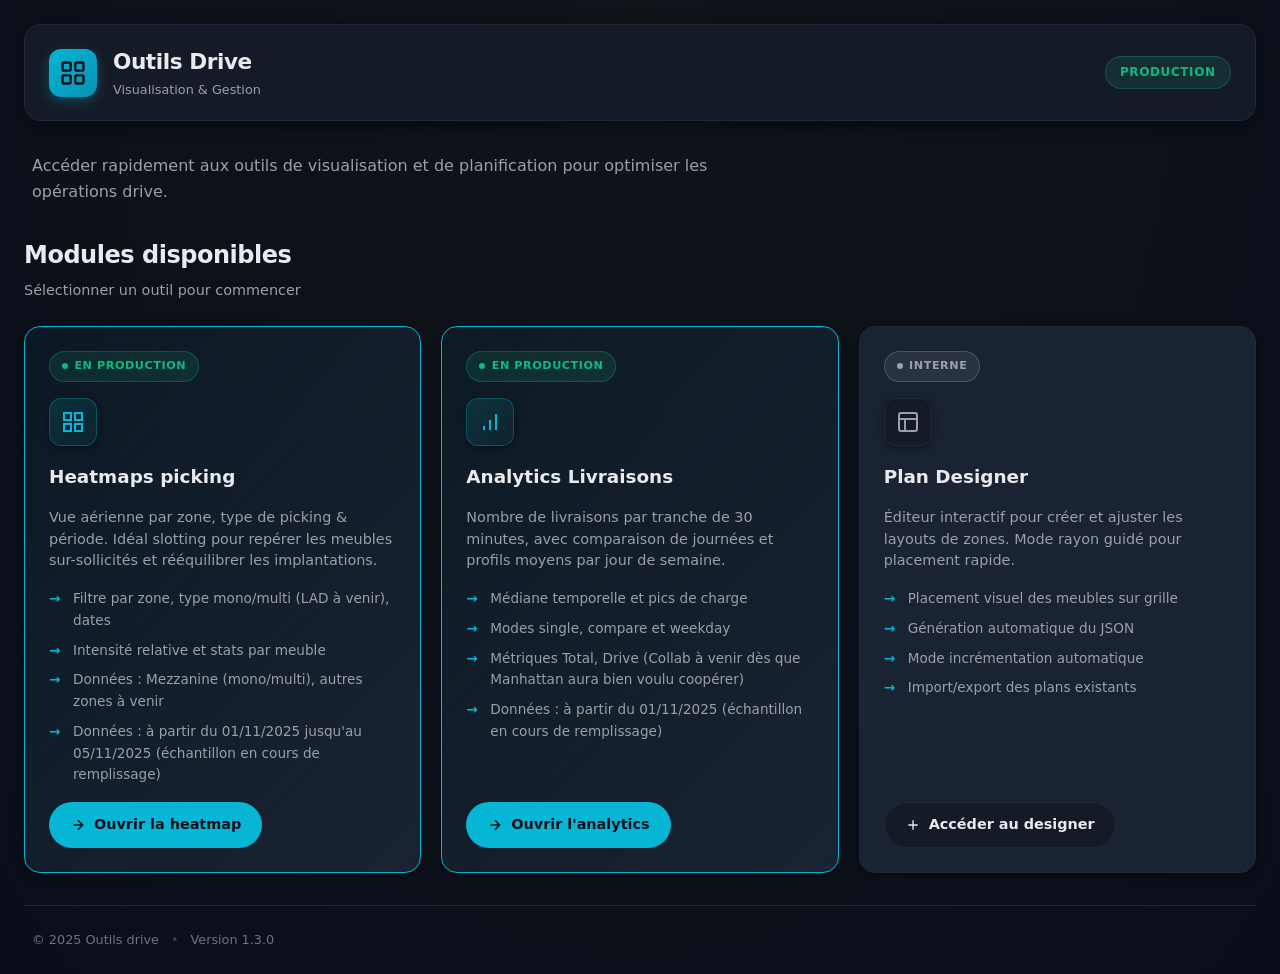
==== index.html @ ec2f1988 "Add files via upload" ====
<!DOCTYPE html>
<html lang="fr">
<head>
  <meta charset="UTF-8" />
  <meta name="viewport" content="width=device-width, initial-scale=1.0" />
  <title>Outils Drive – Visualisation & Gestion</title>
  <link rel="stylesheet" href="css/global.css" />
</head>
<body>
  <div class="app-wrapper">
    
    <!-- TOP BAR -->
    <header class="top-bar">
      <div class="top-bar-left">
        <div class="brand">
          <div class="brand-icon">
            <svg viewBox="0 0 24 24" fill="none" stroke="currentColor" stroke-width="2">
              <rect x="3" y="3" width="7" height="7" rx="1"/>
              <rect x="14" y="3" width="7" height="7" rx="1"/>
              <rect x="14" y="14" width="7" height="7" rx="1"/>
              <rect x="3" y="14" width="7" height="7" rx="1"/>
            </svg>
          </div>
          <div class="brand-text">
            <h1>Outils Drive</h1>
            <p class="brand-tagline">Visualisation & Gestion</p>
          </div>
        </div>
      </div>
      <div class="top-bar-right">
        <span class="env-badge">Production</span>
      </div>
    </header>

    <!-- INTRO SECTION -->
    <section class="intro-section">
      <p class="intro-text">
        Accéder rapidement aux outils de visualisation et de planification pour optimiser les opérations drive.
      </p>
    </section>

    <!-- MODULES -->
    <main class="modules-container">
      <div class="section-header">
        <h2 class="section-title">Modules disponibles</h2>
        <p class="section-subtitle">Sélectionner un outil pour commencer</p>
      </div>

      <div class="modules-grid">
        
        <!-- HEATMAP PICKING -->
        <article class="module-card module-highlight">
          <div class="card-badge">
            <span class="badge-dot"></span>
            En production
          </div>
          <div class="card-icon card-icon-primary">  <!-- ← AJOUT classe card-icon-primary -->
            <svg viewBox="0 0 24 24" fill="none" stroke="currentColor" stroke-width="2">
              <path d="M3 3h7v7H3zM14 3h7v7h-7zM14 14h7v7h-7zM3 14h7v7H3z"/>
            </svg>
          </div>
          <h3 class="card-title">Heatmaps picking</h3>
          <p class="card-description">
            Vue aérienne par zone, type de picking & période. Idéal slotting pour repérer les meubles sur-sollicités et rééquilibrer les implantations.
          </p>
          <ul class="card-features">
            <li>Filtre par zone, type mono/multi (LAD à venir), dates</li>
            <li>Intensité relative et stats par meuble</li>
            <li>Données : Mezzanine (mono/multi), autres zones à venir</li>
            <li>Données : à partir du 01/11/2025 jusqu'au 05/11/2025 (échantillon en cours de remplissage)</li>
          </ul>
          <div class="card-actions">
            <a href="heatmaps/" class="btn btn-primary">
              <svg class="btn-icon" viewBox="0 0 24 24" fill="none" stroke="currentColor" stroke-width="2">
                <path d="M5 12h14M12 5l7 7-7 7"/>
              </svg>
              Ouvrir la heatmap
            </a>
          </div>
        </article>

        <!-- DELIVERY ANALYTICS -->
        <article class="module-card module-highlight">
          <div class="card-badge">
            <span class="badge-dot"></span>
            En production
          </div>
          <div class="card-icon card-icon-primary">  <!-- ← AJOUT classe card-icon-primary -->
            <svg viewBox="0 0 24 24" fill="none" stroke="currentColor" stroke-width="2">
              <line x1="12" y1="20" x2="12" y2="10"/>
              <line x1="18" y1="20" x2="18" y2="4"/>
              <line x1="6" y1="20" x2="6" y2="16"/>
            </svg>
          </div>
          <h3 class="card-title">Analytics Livraisons</h3>
          <p class="card-description">
            Nombre de livraisons par tranche de 30 minutes, avec comparaison de journées et profils moyens par jour de semaine.
          </p>
          <ul class="card-features">
            <li>Médiane temporelle et pics de charge</li>
            <li>Modes single, compare et weekday</li>
            <li>Métriques Total, Drive (Collab à venir dès que Manhattan aura bien voulu coopérer)</li>
            <li>Données : à partir du 01/11/2025 (échantillon en cours de remplissage)</li>
          </ul>
          <div class="card-actions">
            <a href="deliveries/" class="btn btn-primary">
              <svg class="btn-icon" viewBox="0 0 24 24" fill="none" stroke="currentColor" stroke-width="2">
                <path d="M5 12h14M12 5l7 7-7 7"/>
              </svg>
              Ouvrir l'analytics
            </a>
          </div>
        </article>

        <!-- PLAN DESIGNER -->
        <article class="module-card">
          <div class="card-badge card-badge-secondary">
            <span class="badge-dot badge-dot-secondary"></span>
            Interne
          </div>
          <div class="card-icon card-icon-secondary">  <!-- ← AJOUT classe card-icon-secondary -->
            <svg viewBox="0 0 24 24" fill="none" stroke="currentColor" stroke-width="2">
              <rect x="3" y="3" width="18" height="18" rx="2"/>
              <path d="M3 9h18M9 21V9"/>
            </svg>
          </div>
          <h3 class="card-title">Plan Designer</h3>
          <p class="card-description">
            Éditeur interactif pour créer et ajuster les layouts de zones. Mode rayon guidé pour placement rapide.
          </p>
          <ul class="card-features">
            <li>Placement visuel des meubles sur grille</li>
            <li>Génération automatique du JSON</li>
            <li>Mode incrémentation automatique</li>
            <li>Import/export des plans existants</li>
          </ul>
          <div class="card-actions">
            <a href="plan_designer.html" class="btn btn-secondary">
              <svg class="btn-icon" viewBox="0 0 24 24" fill="none" stroke="currentColor" stroke-width="2">
                <path d="M12 5v14M5 12h14"/>
              </svg>
              Accéder au designer
            </a>
          </div>
        </article>

        <!-- MULTI-PICKING 
        <article class="module-card module-disabled">
          <div class="card-badge card-badge-warning">
            <span class="badge-dot badge-dot-warning"></span>
            Bientôt disponible
          </div>
          <div class="card-icon card-icon-disabled">  
            <svg viewBox="0 0 24 24" fill="none" stroke="currentColor" stroke-width="2">
              <path d="M9 11l3 3L22 4"/>
              <path d="M21 12v7a2 2 0 0 1-2 2H5a2 2 0 0 1-2-2V5a2 2 0 0 1 2-2h11"/>
            </svg>
          </div>
          <h3 class="card-title">Heatmap multi-picking</h3>
          <p class="card-description">
            Analyse comparative des modes de picking avec filtres avancés et exports personnalisables.
          </p>
          <ul class="card-features">
            <li>Comparaison mono vs multi vs LAD</li>
            <li>Métriques de performance par zone</li>
            <li>Export CSV et rapports PDF</li>
          </ul>
          <div class="card-actions">
            <button class="btn btn-secondary" disabled>
              En développement
            </button>
          </div>
        </article> -->

        
      </div>
    </main>

    <!-- FOOTER -->
    <footer class="site-footer">
      <span>© 2025 Outils drive</span>
      <span class="footer-sep">•</span>
      <span>Version 1.3.0</span>
    </footer>

  </div>
</body>
</html>
---- css/global.css ----
/* ==================== VARIABLES ==================== */
:root {
  --color-bg-primary: #0a0e1a;
  --color-bg-secondary: #0f1419;
  --color-bg-elevated: #151b26;
  --color-bg-card: #1a2332;
  --color-border: #202938;
  --color-border-light: #2a3444;
  
  --color-text-primary: #e8eaed;
  --color-text-secondary: #9aa0a6;
  --color-text-muted: #6b7280;
  
  --color-accent-primary: #06b6d4;
  --color-accent-hover: #0891b2;
  --color-accent-soft: rgba(6, 182, 212, 0.1);
  
  --color-success: #10b981;
  --color-warning: #f59e0b;
  --color-danger: #ef4444;
  
  --font-sans: system-ui, -apple-system, BlinkMacSystemFont, "Segoe UI", Roboto, sans-serif;
  
  --shadow-sm: 0 2px 8px rgba(0, 0, 0, 0.4);
  --shadow-md: 0 4px 16px rgba(0, 0, 0, 0.5);
  --shadow-lg: 0 8px 32px rgba(0, 0, 0, 0.6);
  
  --radius-sm: 8px;
  --radius-md: 12px;
  --radius-lg: 16px;
  
  --transition-fast: 150ms cubic-bezier(0.4, 0, 0.2, 1);
  --transition-base: 250ms cubic-bezier(0.4, 0, 0.2, 1);
}

/* ==================== RESET ==================== */
* {
  box-sizing: border-box;
  margin: 0;
  padding: 0;
}

body {
  font-family: var(--font-sans);
  background: radial-gradient(ellipse at top, #0f1419 0%, #0a0e1a 100%);
  color: var(--color-text-primary);
  overflow-x: hidden;
  min-height: 100vh;
  line-height: 1.6;
}

/* ==================== LAYOUT ==================== */
.app-wrapper {
  max-width: 1400px;
  margin: 0 auto;
  padding: 1.5rem;
  display: flex;
  flex-direction: column;
  gap: 2rem;
  min-height: 100vh;
}

/* ==================== TOP BAR ==================== */
.top-bar {
  display: flex;
  justify-content: space-between;
  align-items: center;
  padding: 1.25rem 1.5rem;
  background: var(--color-bg-elevated);
  border: 1px solid var(--color-border);
  border-radius: var(--radius-lg);
  box-shadow: var(--shadow-md);
}

.top-bar-left {
  display: flex;
  align-items: center;
}

.brand {
  display: flex;
  align-items: center;
  gap: 1rem;
}

.brand-icon {
  width: 48px;
  height: 48px;
  background: linear-gradient(135deg, var(--color-accent-primary) 0%, #0891b2 100%);
  border-radius: var(--radius-md);
  display: flex;
  align-items: center;
  justify-content: center;
  box-shadow: 0 4px 12px rgba(6, 182, 212, 0.3);
}

.brand-icon svg {
  width: 28px;
  height: 28px;
  color: #0a0e1a;
}

.brand-text h1 {
  font-size: 1.35rem;
  font-weight: 700;
  letter-spacing: -0.02em;
  margin: 0;
}

.brand-tagline {
  font-size: 0.8rem;
  color: var(--color-text-secondary);
  margin: 0;
}

.top-bar-right {
  display: flex;
  align-items: center;
  gap: 1rem;
}

.env-badge {
  padding: 0.4rem 0.9rem;
  background: rgba(16, 185, 129, 0.12);
  border: 1px solid rgba(16, 185, 129, 0.3);
  border-radius: 999px;
  font-size: 0.75rem;
  font-weight: 600;
  color: var(--color-success);
  text-transform: uppercase;
  letter-spacing: 0.05em;
}

/* ==================== INTRO ==================== */
.intro-section {
  padding: 0 0.5rem;
}

.intro-text {
  font-size: 1rem;
  color: var(--color-text-secondary);
  margin: 0;
  max-width: 700px;
}

/* ==================== MODULES ==================== */
.modules-container {
  display: flex;
  flex-direction: column;
  gap: 1.5rem;
}

.section-header {
  display: flex;
  flex-direction: column;
  gap: 0.25rem;
}

.section-title {
  font-size: 1.5rem;
  font-weight: 700;
  letter-spacing: -0.02em;
  margin: 0;
}

.section-subtitle {
  font-size: 0.9rem;
  color: var(--color-text-secondary);
  margin: 0;
}

.modules-grid {
  display: grid;
  grid-template-columns: repeat(auto-fill, minmax(320px, 1fr));
  gap: 1.25rem;
}

/* ==================== MODULE CARD ==================== */
.module-card {
  background: var(--color-bg-card);
  border: 1px solid var(--color-border);
  border-radius: var(--radius-lg);
  padding: 1.5rem;
  display: flex;
  flex-direction: column;
  gap: 1rem;
  transition: all var(--transition-base);
  box-shadow: var(--shadow-sm);
  position: relative;
}

.module-card:hover:not(.module-disabled) {
  transform: translateY(-4px);
  box-shadow: var(--shadow-lg);
  border-color: var(--color-border-light);
}

.module-highlight {
  border-color: var(--color-accent-primary);
  background: linear-gradient(
    135deg,
    rgba(6, 182, 212, 0.05) 0%,
    var(--color-bg-card) 100%
  );
}

.module-disabled {
  opacity: 0.65;
  cursor: not-allowed;
}

/* BADGE */
.card-badge {
  display: inline-flex;
  align-items: center;
  gap: 0.4rem;
  padding: 0.35rem 0.75rem;
  background: rgba(16, 185, 129, 0.12);
  border: 1px solid rgba(16, 185, 129, 0.3);
  border-radius: 999px;
  font-size: 0.7rem;
  font-weight: 600;
  color: var(--color-success);
  text-transform: uppercase;
  letter-spacing: 0.05em;
  width: fit-content;
}

.card-badge-secondary {
  background: rgba(156, 163, 175, 0.12);
  border-color: rgba(156, 163, 175, 0.3);
  color: var(--color-text-secondary);
}

.card-badge-warning {
  background: rgba(245, 158, 11, 0.12);
  border-color: rgba(245, 158, 11, 0.3);
  color: var(--color-warning);
}

.badge-dot {
  width: 6px;
  height: 6px;
  border-radius: 50%;
  background: var(--color-success);
  animation: pulse 2s cubic-bezier(0.4, 0, 0.6, 1) infinite;
}

.badge-dot-secondary {
  background: var(--color-text-secondary);
  animation: none;
}

.badge-dot-warning {
  background: var(--color-warning);
  animation: none;
}

@keyframes pulse {
  0%, 100% {
    opacity: 1;
  }
  50% {
    opacity: 0.5;
  }
}

/* ICON */
.card-icon {
  width: 48px;
  height: 48px;
  background: var(--color-bg-elevated);
  border: 1px solid var(--color-border);
  border-radius: var(--radius-md);
  display: flex;
  align-items: center;
  justify-content: center;
  box-shadow: var(--shadow-sm);
}

.card-icon svg {
  width: 24px;
  height: 24px;
  color: var(--color-accent-primary);
}

.card-icon-primary {
  background: linear-gradient(135deg, rgba(6, 182, 212, 0.15) 0%, rgba(6, 182, 212, 0.05) 100%);
  border-color: rgba(6, 182, 212, 0.3);
}

.card-icon-secondary {
  background: var(--color-bg-elevated);
  border-color: var(--color-border);
}

.card-icon-secondary svg {
  color: var(--color-text-secondary);
}

.card-icon-disabled svg {
  color: var(--color-text-muted);
}

/* CONTENT */
.card-title {
  font-size: 1.15rem;
  font-weight: 600;
  margin: 0;
  color: var(--color-text-primary);
}

.card-description {
  font-size: 0.9rem;
  color: var(--color-text-secondary);
  margin: 0;
  line-height: 1.5;
}

.card-features {
  list-style: none;
  padding: 0;
  margin: 0;
  display: flex;
  flex-direction: column;
  gap: 0.5rem;
}

.card-features li {
  font-size: 0.85rem;
  color: var(--color-text-secondary);
  padding-left: 1.5rem;
  position: relative;
}

.card-features li::before {
  content: "→";
  position: absolute;
  left: 0;
  color: var(--color-accent-primary);
  font-weight: 600;
}

.module-disabled .card-features li::before {
  color: var(--color-text-muted);
}

/* ACTIONS */
.card-actions {
  margin-top: auto;
  display: flex;
  gap: 0.75rem;
}

/* ==================== BUTTONS ==================== */
.btn {
  display: inline-flex;
  align-items: center;
  justify-content: center;
  gap: 0.5rem;
  padding: 0.65rem 1.25rem;
  border-radius: 999px;
  border: 1px solid transparent;
  font-size: 0.9rem;
  font-weight: 600;
  text-decoration: none;
  cursor: pointer;
  transition: all var(--transition-fast);
  outline: none;
  white-space: nowrap;
}

.btn-icon {
  width: 16px;
  height: 16px;
}

.btn-primary {
  background: var(--color-accent-primary);
  color: #0a0e1a;
}

.btn-primary:hover {
  background: var(--color-accent-hover);
  transform: translateY(-1px);
  box-shadow: 0 4px 12px rgba(6, 182, 212, 0.4);
}

.btn-secondary {
  background: var(--color-bg-elevated);
  border-color: var(--color-border);
  color: var(--color-text-primary);
}

.btn-secondary:hover:not(:disabled) {
  background: var(--color-bg-secondary);
  border-color: var(--color-border-light);
}

.btn-secondary:disabled {
  opacity: 0.5;
  cursor: not-allowed;
}

/* ==================== FOOTER ==================== */
.site-footer {
  margin-top: auto;
  padding: 1.5rem 0.5rem 0;
  border-top: 1px solid var(--color-border);
  display: flex;
  align-items: center;
  gap: 0.75rem;
  font-size: 0.8rem;
  color: var(--color-text-muted);
}

.footer-sep {
  opacity: 0.5;
}

/* ==================== RESPONSIVE ==================== */
@media (max-width: 1024px) {
  .modules-grid {
    grid-template-columns: repeat(auto-fill, minmax(280px, 1fr));
  }
}

@media (max-width: 768px) {
  .app-wrapper {
    padding: 1rem;
    gap: 1.5rem;
  }
  
  .top-bar {
    flex-direction: column;
    align-items: flex-start;
    gap: 1rem;
    padding: 1rem;
  }
  
  .modules-grid {
    grid-template-columns: 1fr;
  }
  
  .section-title {
    font-size: 1.25rem;
  }
}

@media (max-width: 480px) {
  .brand-icon {
    width: 40px;
    height: 40px;
  }
  
  .brand-icon svg {
    width: 24px;
    height: 24px;
  }
  
  .brand-text h1 {
    font-size: 1.15rem;
  }
  
  .brand-tagline {
    font-size: 0.75rem;
  }
}
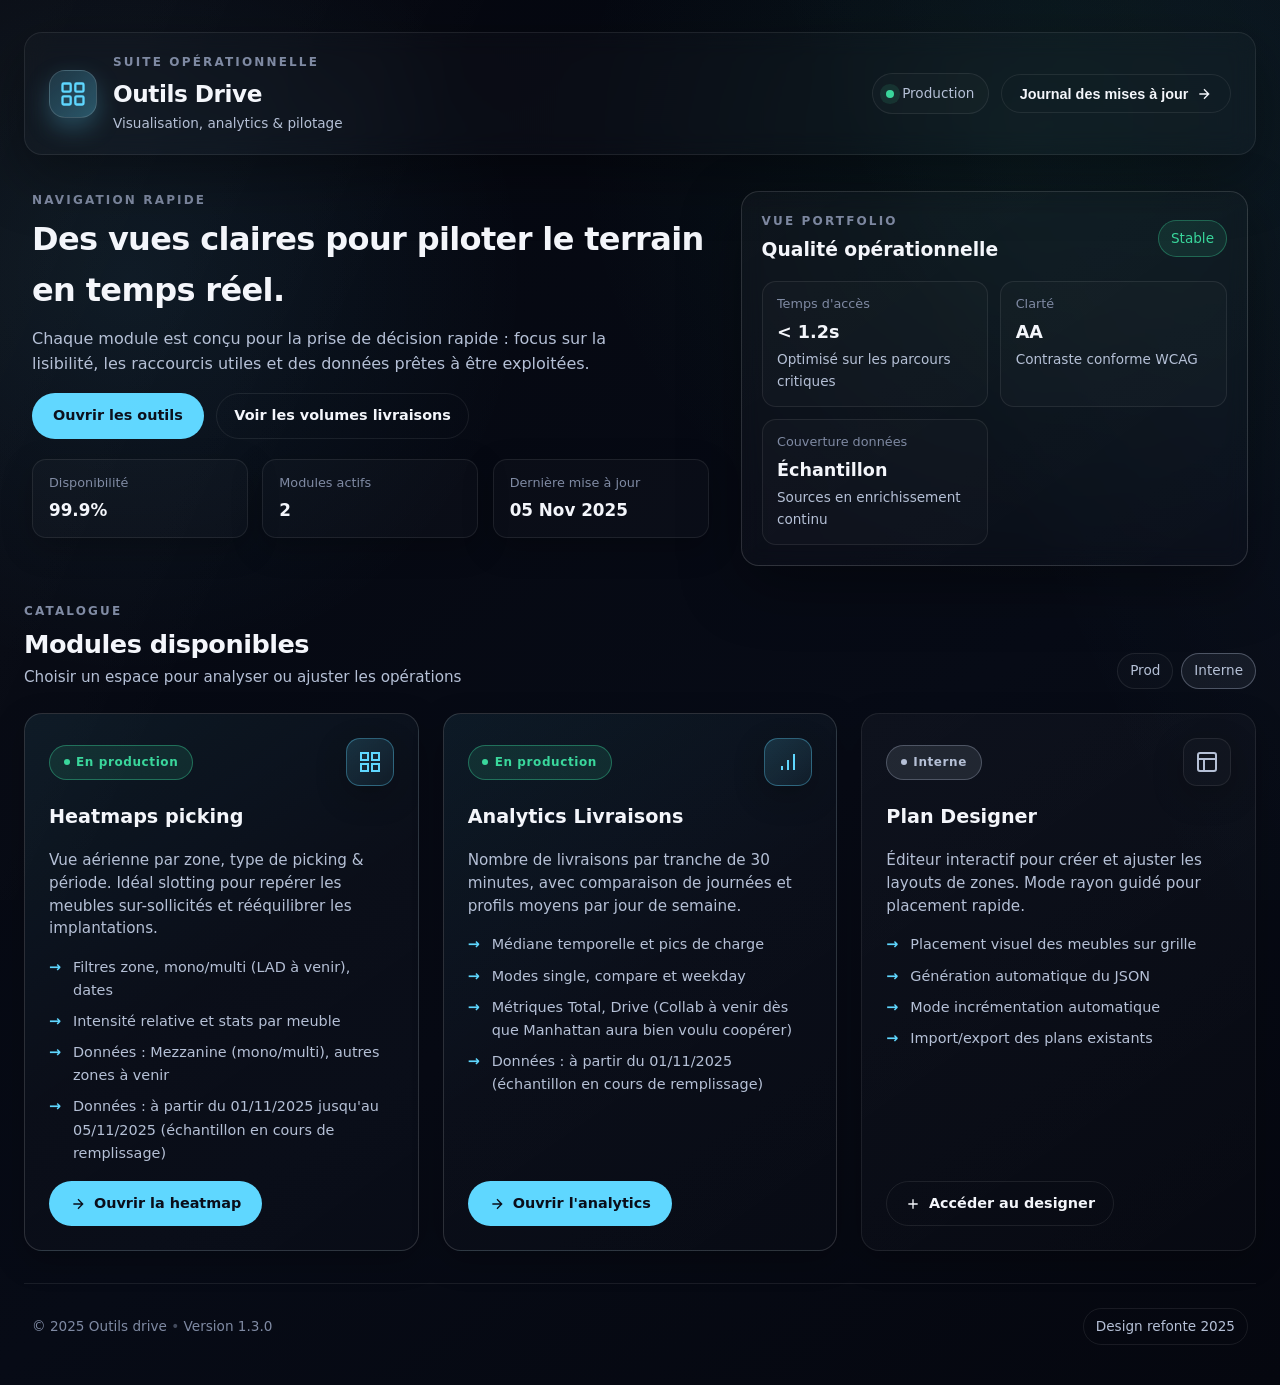
==== commit 69fce812: "Revamp landing design for drive tools" ====
--- a/index.html
+++ b/index.html
@@ -1,188 +1,229 @@
 <!DOCTYPE html>
 <html lang="fr">
-<head>
-  <meta charset="UTF-8" />
-  <meta name="viewport" content="width=device-width, initial-scale=1.0" />
-  <title>Outils Drive – Visualisation & Gestion</title>
-  <link rel="stylesheet" href="css/global.css" />
-</head>
-<body>
-  <div class="app-wrapper">
-    
-    <!-- TOP BAR -->
-    <header class="top-bar">
-      <div class="top-bar-left">
-        <div class="brand">
-          <div class="brand-icon">
-            <svg viewBox="0 0 24 24" fill="none" stroke="currentColor" stroke-width="2">
-              <rect x="3" y="3" width="7" height="7" rx="1"/>
-              <rect x="14" y="3" width="7" height="7" rx="1"/>
-              <rect x="14" y="14" width="7" height="7" rx="1"/>
-              <rect x="3" y="14" width="7" height="7" rx="1"/>
-            </svg>
-          </div>
-          <div class="brand-text">
-            <h1>Outils Drive</h1>
-            <p class="brand-tagline">Visualisation & Gestion</p>
-          </div>
-        </div>
-      </div>
-      <div class="top-bar-right">
-        <span class="env-badge">Production</span>
-      </div>
-    </header>
-
-    <!-- INTRO SECTION -->
-    <section class="intro-section">
-      <p class="intro-text">
-        Accéder rapidement aux outils de visualisation et de planification pour optimiser les opérations drive.
-      </p>
-    </section>
-
-    <!-- MODULES -->
-    <main class="modules-container">
-      <div class="section-header">
-        <h2 class="section-title">Modules disponibles</h2>
-        <p class="section-subtitle">Sélectionner un outil pour commencer</p>
-      </div>
-
-      <div class="modules-grid">
-        
-        <!-- HEATMAP PICKING -->
-        <article class="module-card module-highlight">
-          <div class="card-badge">
-            <span class="badge-dot"></span>
-            En production
-          </div>
-          <div class="card-icon card-icon-primary">  <!-- ← AJOUT classe card-icon-primary -->
-            <svg viewBox="0 0 24 24" fill="none" stroke="currentColor" stroke-width="2">
-              <path d="M3 3h7v7H3zM14 3h7v7h-7zM14 14h7v7h-7zM3 14h7v7H3z"/>
-            </svg>
-          </div>
-          <h3 class="card-title">Heatmaps picking</h3>
-          <p class="card-description">
-            Vue aérienne par zone, type de picking & période. Idéal slotting pour repérer les meubles sur-sollicités et rééquilibrer les implantations.
-          </p>
-          <ul class="card-features">
-            <li>Filtre par zone, type mono/multi (LAD à venir), dates</li>
-            <li>Intensité relative et stats par meuble</li>
-            <li>Données : Mezzanine (mono/multi), autres zones à venir</li>
-            <li>Données : à partir du 01/11/2025 jusqu'au 05/11/2025 (échantillon en cours de remplissage)</li>
-          </ul>
-          <div class="card-actions">
-            <a href="heatmaps/" class="btn btn-primary">
-              <svg class="btn-icon" viewBox="0 0 24 24" fill="none" stroke="currentColor" stroke-width="2">
-                <path d="M5 12h14M12 5l7 7-7 7"/>
-              </svg>
-              Ouvrir la heatmap
-            </a>
-          </div>
-        </article>
-
-        <!-- DELIVERY ANALYTICS -->
-        <article class="module-card module-highlight">
-          <div class="card-badge">
-            <span class="badge-dot"></span>
-            En production
-          </div>
-          <div class="card-icon card-icon-primary">  <!-- ← AJOUT classe card-icon-primary -->
-            <svg viewBox="0 0 24 24" fill="none" stroke="currentColor" stroke-width="2">
-              <line x1="12" y1="20" x2="12" y2="10"/>
-              <line x1="18" y1="20" x2="18" y2="4"/>
-              <line x1="6" y1="20" x2="6" y2="16"/>
-            </svg>
-          </div>
-          <h3 class="card-title">Analytics Livraisons</h3>
-          <p class="card-description">
-            Nombre de livraisons par tranche de 30 minutes, avec comparaison de journées et profils moyens par jour de semaine.
-          </p>
-          <ul class="card-features">
-            <li>Médiane temporelle et pics de charge</li>
-            <li>Modes single, compare et weekday</li>
-            <li>Métriques Total, Drive (Collab à venir dès que Manhattan aura bien voulu coopérer)</li>
-            <li>Données : à partir du 01/11/2025 (échantillon en cours de remplissage)</li>
-          </ul>
-          <div class="card-actions">
-            <a href="deliveries/" class="btn btn-primary">
-              <svg class="btn-icon" viewBox="0 0 24 24" fill="none" stroke="currentColor" stroke-width="2">
-                <path d="M5 12h14M12 5l7 7-7 7"/>
-              </svg>
-              Ouvrir l'analytics
-            </a>
-          </div>
-        </article>
-
-        <!-- PLAN DESIGNER -->
-        <article class="module-card">
-          <div class="card-badge card-badge-secondary">
-            <span class="badge-dot badge-dot-secondary"></span>
-            Interne
-          </div>
-          <div class="card-icon card-icon-secondary">  <!-- ← AJOUT classe card-icon-secondary -->
-            <svg viewBox="0 0 24 24" fill="none" stroke="currentColor" stroke-width="2">
-              <rect x="3" y="3" width="18" height="18" rx="2"/>
-              <path d="M3 9h18M9 21V9"/>
-            </svg>
-          </div>
-          <h3 class="card-title">Plan Designer</h3>
-          <p class="card-description">
-            Éditeur interactif pour créer et ajuster les layouts de zones. Mode rayon guidé pour placement rapide.
-          </p>
-          <ul class="card-features">
-            <li>Placement visuel des meubles sur grille</li>
-            <li>Génération automatique du JSON</li>
-            <li>Mode incrémentation automatique</li>
-            <li>Import/export des plans existants</li>
-          </ul>
-          <div class="card-actions">
-            <a href="plan_designer.html" class="btn btn-secondary">
-              <svg class="btn-icon" viewBox="0 0 24 24" fill="none" stroke="currentColor" stroke-width="2">
-                <path d="M12 5v14M5 12h14"/>
-              </svg>
-              Accéder au designer
-            </a>
-          </div>
-        </article>
-
-        <!-- MULTI-PICKING 
-        <article class="module-card module-disabled">
-          <div class="card-badge card-badge-warning">
-            <span class="badge-dot badge-dot-warning"></span>
-            Bientôt disponible
-          </div>
-          <div class="card-icon card-icon-disabled">  
-            <svg viewBox="0 0 24 24" fill="none" stroke="currentColor" stroke-width="2">
-              <path d="M9 11l3 3L22 4"/>
-              <path d="M21 12v7a2 2 0 0 1-2 2H5a2 2 0 0 1-2-2V5a2 2 0 0 1 2-2h11"/>
-            </svg>
-          </div>
-          <h3 class="card-title">Heatmap multi-picking</h3>
-          <p class="card-description">
-            Analyse comparative des modes de picking avec filtres avancés et exports personnalisables.
-          </p>
-          <ul class="card-features">
-            <li>Comparaison mono vs multi vs LAD</li>
-            <li>Métriques de performance par zone</li>
-            <li>Export CSV et rapports PDF</li>
-          </ul>
-          <div class="card-actions">
-            <button class="btn btn-secondary" disabled>
-              En développement
-            </button>
-          </div>
-        </article> -->
-
-        
-      </div>
-    </main>
-
-    <!-- FOOTER -->
-    <footer class="site-footer">
-      <span>© 2025 Outils drive</span>
-      <span class="footer-sep">•</span>
-      <span>Version 1.3.0</span>
-    </footer>
-
-  </div>
-</body>
-</html>
+<head>
+  <meta charset="UTF-8" />
+  <meta name="viewport" content="width=device-width, initial-scale=1.0" />
+  <title>Outils Drive – Visualisation & Gestion</title>
+  <link rel="stylesheet" href="css/global.css" />
+</head>
+<body>
+  <div class="background-veil"></div>
+  <div class="app-wrapper">
+    <!-- TOP BAR -->
+    <header class="top-bar">
+      <div class="brand">
+        <div class="brand-icon">
+          <svg viewBox="0 0 24 24" fill="none" stroke="currentColor" stroke-width="2">
+            <rect x="3" y="3" width="7" height="7" rx="1" />
+            <rect x="14" y="3" width="7" height="7" rx="1" />
+            <rect x="14" y="14" width="7" height="7" rx="1" />
+            <rect x="3" y="14" width="7" height="7" rx="1" />
+          </svg>
+        </div>
+        <div class="brand-text">
+          <p class="eyebrow">Suite opérationnelle</p>
+          <h1>Outils Drive</h1>
+          <p class="brand-tagline">Visualisation, analytics & pilotage</p>
+        </div>
+      </div>
+      <div class="top-actions">
+        <div class="pill">
+          <span class="status-dot"></span>
+          Production
+        </div>
+        <button class="btn ghost-btn" type="button">
+          Journal des mises à jour
+          <svg viewBox="0 0 24 24" class="btn-icon" fill="none" stroke="currentColor" stroke-width="2">
+            <path d="M5 12h14M12 5l7 7-7 7" />
+          </svg>
+        </button>
+      </div>
+    </header>
+
+    <!-- HERO -->
+    <section class="hero">
+      <div class="hero-copy">
+        <p class="eyebrow">Navigation rapide</p>
+        <h2>Des vues claires pour piloter le terrain en temps réel.</h2>
+        <p class="lead">Chaque module est conçu pour la prise de décision rapide : focus sur la lisibilité, les raccourcis utiles et des données prêtes à être exploitées.</p>
+        <div class="hero-actions">
+          <a class="btn btn-primary" href="heatmaps/">Ouvrir les outils</a>
+          <a class="btn ghost-btn" href="deliveries/">Voir les volumes livraisons</a>
+        </div>
+        <div class="hero-meta">
+          <div class="meta-block">
+            <span class="meta-label">Disponibilité</span>
+            <span class="meta-value">99.9%</span>
+          </div>
+          <div class="meta-block">
+            <span class="meta-label">Modules actifs</span>
+            <span class="meta-value">2</span>
+          </div>
+          <div class="meta-block">
+            <span class="meta-label">Dernière mise à jour</span>
+            <span class="meta-value">05 Nov 2025</span>
+          </div>
+        </div>
+      </div>
+      <div class="hero-panel">
+        <div class="panel-header">
+          <div>
+            <p class="eyebrow">Vue portfolio</p>
+            <h3>Qualité opérationnelle</h3>
+          </div>
+          <span class="chip chip-success">Stable</span>
+        </div>
+        <div class="panel-body">
+          <div class="kpi">
+            <p class="kpi-label">Temps d'accès</p>
+            <p class="kpi-value">&lt; 1.2s</p>
+            <p class="kpi-desc">Optimisé sur les parcours critiques</p>
+          </div>
+          <div class="kpi">
+            <p class="kpi-label">Clarté</p>
+            <p class="kpi-value">AA</p>
+            <p class="kpi-desc">Contraste conforme WCAG</p>
+          </div>
+          <div class="kpi">
+            <p class="kpi-label">Couverture données</p>
+            <p class="kpi-value">Échantillon</p>
+            <p class="kpi-desc">Sources en enrichissement continu</p>
+          </div>
+        </div>
+      </div>
+    </section>
+
+    <!-- MODULES -->
+    <main class="modules-container">
+      <div class="section-header">
+        <div>
+          <p class="eyebrow">Catalogue</p>
+          <h2 class="section-title">Modules disponibles</h2>
+          <p class="section-subtitle">Choisir un espace pour analyser ou ajuster les opérations</p>
+        </div>
+        <div class="filters">
+          <span class="chip">Prod</span>
+          <span class="chip chip-secondary">Interne</span>
+        </div>
+      </div>
+
+      <div class="modules-grid">
+
+        <!-- HEATMAP PICKING -->
+        <article class="module-card module-highlight">
+          <div class="card-top">
+            <div class="card-badge">
+              <span class="badge-dot"></span>
+              En production
+            </div>
+            <div class="card-icon card-icon-primary">
+              <svg viewBox="0 0 24 24" fill="none" stroke="currentColor" stroke-width="2">
+                <path d="M3 3h7v7H3zM14 3h7v7h-7zM14 14h7v7h-7zM3 14h7v7H3z" />
+              </svg>
+            </div>
+          </div>
+          <h3 class="card-title">Heatmaps picking</h3>
+          <p class="card-description">
+            Vue aérienne par zone, type de picking & période. Idéal slotting pour repérer les meubles sur-sollicités et rééquilibrer les implantations.
+          </p>
+          <ul class="card-features">
+            <li>Filtres zone, mono/multi (LAD à venir), dates</li>
+            <li>Intensité relative et stats par meuble</li>
+            <li>Données : Mezzanine (mono/multi), autres zones à venir</li>
+            <li>Données : à partir du 01/11/2025 jusqu'au 05/11/2025 (échantillon en cours de remplissage)</li>
+          </ul>
+          <div class="card-actions">
+            <a href="heatmaps/" class="btn btn-primary">
+              <svg class="btn-icon" viewBox="0 0 24 24" fill="none" stroke="currentColor" stroke-width="2">
+                <path d="M5 12h14M12 5l7 7-7 7" />
+              </svg>
+              Ouvrir la heatmap
+            </a>
+          </div>
+        </article>
+
+        <!-- DELIVERY ANALYTICS -->
+        <article class="module-card module-highlight">
+          <div class="card-top">
+            <div class="card-badge">
+              <span class="badge-dot"></span>
+              En production
+            </div>
+            <div class="card-icon card-icon-primary">
+              <svg viewBox="0 0 24 24" fill="none" stroke="currentColor" stroke-width="2">
+                <line x1="12" y1="20" x2="12" y2="10" />
+                <line x1="18" y1="20" x2="18" y2="4" />
+                <line x1="6" y1="20" x2="6" y2="16" />
+              </svg>
+            </div>
+          </div>
+          <h3 class="card-title">Analytics Livraisons</h3>
+          <p class="card-description">
+            Nombre de livraisons par tranche de 30 minutes, avec comparaison de journées et profils moyens par jour de semaine.
+          </p>
+          <ul class="card-features">
+            <li>Médiane temporelle et pics de charge</li>
+            <li>Modes single, compare et weekday</li>
+            <li>Métriques Total, Drive (Collab à venir dès que Manhattan aura bien voulu coopérer)</li>
+            <li>Données : à partir du 01/11/2025 (échantillon en cours de remplissage)</li>
+          </ul>
+          <div class="card-actions">
+            <a href="deliveries/" class="btn btn-primary">
+              <svg class="btn-icon" viewBox="0 0 24 24" fill="none" stroke="currentColor" stroke-width="2">
+                <path d="M5 12h14M12 5l7 7-7 7" />
+              </svg>
+              Ouvrir l'analytics
+            </a>
+          </div>
+        </article>
+
+        <!-- PLAN DESIGNER -->
+        <article class="module-card">
+          <div class="card-top">
+            <div class="card-badge card-badge-secondary">
+              <span class="badge-dot badge-dot-secondary"></span>
+              Interne
+            </div>
+            <div class="card-icon card-icon-secondary">
+              <svg viewBox="0 0 24 24" fill="none" stroke="currentColor" stroke-width="2">
+                <rect x="3" y="3" width="18" height="18" rx="2" />
+                <path d="M3 9h18M9 21V9" />
+              </svg>
+            </div>
+          </div>
+          <h3 class="card-title">Plan Designer</h3>
+          <p class="card-description">
+            Éditeur interactif pour créer et ajuster les layouts de zones. Mode rayon guidé pour placement rapide.
+          </p>
+          <ul class="card-features">
+            <li>Placement visuel des meubles sur grille</li>
+            <li>Génération automatique du JSON</li>
+            <li>Mode incrémentation automatique</li>
+            <li>Import/export des plans existants</li>
+          </ul>
+          <div class="card-actions">
+            <a href="plan_designer.html" class="btn ghost-btn">
+              <svg class="btn-icon" viewBox="0 0 24 24" fill="none" stroke="currentColor" stroke-width="2">
+                <path d="M12 5v14M5 12h14" />
+              </svg>
+              Accéder au designer
+            </a>
+          </div>
+        </article>
+      </div>
+    </main>
+
+    <!-- FOOTER -->
+    <footer class="site-footer">
+      <div class="footer-left">
+        <span>© 2025 Outils drive</span>
+        <span class="footer-sep">•</span>
+        <span>Version 1.3.0</span>
+      </div>
+      <div class="footer-right">
+        <span class="chip chip-ghost">Design refonte 2025</span>
+      </div>
+    </footer>
+  </div>
+</body>
+</html>
--- a/css/global.css
+++ b/css/global.css
@@ -1,37 +1,37 @@
 /* ==================== VARIABLES ==================== */
-:root {
-  --color-bg-primary: #0a0e1a;
-  --color-bg-secondary: #0f1419;
-  --color-bg-elevated: #151b26;
-  --color-bg-card: #1a2332;
-  --color-border: #202938;
-  --color-border-light: #2a3444;
-  
-  --color-text-primary: #e8eaed;
-  --color-text-secondary: #9aa0a6;
-  --color-text-muted: #6b7280;
-  
-  --color-accent-primary: #06b6d4;
-  --color-accent-hover: #0891b2;
-  --color-accent-soft: rgba(6, 182, 212, 0.1);
-  
-  --color-success: #10b981;
-  --color-warning: #f59e0b;
-  --color-danger: #ef4444;
-  
-  --font-sans: system-ui, -apple-system, BlinkMacSystemFont, "Segoe UI", Roboto, sans-serif;
-  
-  --shadow-sm: 0 2px 8px rgba(0, 0, 0, 0.4);
-  --shadow-md: 0 4px 16px rgba(0, 0, 0, 0.5);
-  --shadow-lg: 0 8px 32px rgba(0, 0, 0, 0.6);
-  
-  --radius-sm: 8px;
-  --radius-md: 12px;
-  --radius-lg: 16px;
-  
-  --transition-fast: 150ms cubic-bezier(0.4, 0, 0.2, 1);
-  --transition-base: 250ms cubic-bezier(0.4, 0, 0.2, 1);
-}
+:root {
+  --color-bg-primary: #05070f;
+  --color-bg-secondary: #0a0f1d;
+  --color-bg-panel: rgba(255, 255, 255, 0.02);
+  --color-bg-card: linear-gradient(145deg, rgba(255, 255, 255, 0.03) 0%, rgba(255, 255, 255, 0.01) 100%);
+  --color-border: rgba(255, 255, 255, 0.08);
+  --color-border-strong: rgba(255, 255, 255, 0.14);
+
+  --color-text-primary: #f4f6fb;
+  --color-text-secondary: #b5c0d6;
+  --color-text-muted: #7f8aa3;
+
+  --color-accent-primary: #5fd7ff;
+  --color-accent-hover: #47bde6;
+  --color-accent-soft: rgba(95, 215, 255, 0.12);
+
+  --color-success: #3ad79c;
+  --color-warning: #f2b15c;
+  --color-danger: #f77e7e;
+
+  --font-sans: "Inter", system-ui, -apple-system, BlinkMacSystemFont, "Segoe UI", Roboto, sans-serif;
+
+  --shadow-sm: 0 10px 30px rgba(0, 0, 0, 0.25);
+  --shadow-md: 0 20px 60px rgba(0, 0, 0, 0.35);
+  --shadow-lg: 0 35px 80px rgba(0, 0, 0, 0.45);
+
+  --radius-sm: 10px;
+  --radius-md: 14px;
+  --radius-lg: 18px;
+
+  --transition-fast: 150ms cubic-bezier(0.4, 0, 0.2, 1);
+  --transition-base: 280ms cubic-bezier(0.35, 0.1, 0.25, 1);
+}
 
 /* ==================== RESET ==================== */
 * {
@@ -40,169 +40,298 @@
   padding: 0;
 }
 
-body {
-  font-family: var(--font-sans);
-  background: radial-gradient(ellipse at top, #0f1419 0%, #0a0e1a 100%);
-  color: var(--color-text-primary);
-  overflow-x: hidden;
-  min-height: 100vh;
-  line-height: 1.6;
-}
+body {
+  font-family: var(--font-sans);
+  background: radial-gradient(circle at 10% 20%, rgba(95, 215, 255, 0.08), transparent 25%),
+    radial-gradient(circle at 80% 10%, rgba(58, 215, 156, 0.07), transparent 28%),
+    linear-gradient(145deg, #05070f 0%, #070b16 60%, #05070f 100%);
+  color: var(--color-text-primary);
+  overflow-x: hidden;
+  min-height: 100vh;
+  line-height: 1.6;
+  position: relative;
+}
+
+.background-veil {
+  position: fixed;
+  inset: 0;
+  background: linear-gradient(115deg, rgba(255, 255, 255, 0.04) 0%, rgba(255, 255, 255, 0) 30%),
+    linear-gradient(245deg, rgba(95, 215, 255, 0.06) 0%, rgba(0, 0, 0, 0) 30%);
+  mix-blend-mode: screen;
+  opacity: 0.6;
+  pointer-events: none;
+}
 
 /* ==================== LAYOUT ==================== */
-.app-wrapper {
-  max-width: 1400px;
-  margin: 0 auto;
-  padding: 1.5rem;
-  display: flex;
-  flex-direction: column;
-  gap: 2rem;
-  min-height: 100vh;
-}
+.app-wrapper {
+  max-width: 1280px;
+  margin: 0 auto;
+  padding: 2rem 1.5rem 2.5rem;
+  display: flex;
+  flex-direction: column;
+  gap: 2rem;
+  min-height: 100vh;
+}
 
 /* ==================== TOP BAR ==================== */
-.top-bar {
-  display: flex;
-  justify-content: space-between;
-  align-items: center;
-  padding: 1.25rem 1.5rem;
-  background: var(--color-bg-elevated);
-  border: 1px solid var(--color-border);
-  border-radius: var(--radius-lg);
-  box-shadow: var(--shadow-md);
-}
-
-.top-bar-left {
-  display: flex;
-  align-items: center;
-}
-
-.brand {
-  display: flex;
-  align-items: center;
-  gap: 1rem;
-}
-
-.brand-icon {
-  width: 48px;
-  height: 48px;
-  background: linear-gradient(135deg, var(--color-accent-primary) 0%, #0891b2 100%);
-  border-radius: var(--radius-md);
-  display: flex;
-  align-items: center;
-  justify-content: center;
-  box-shadow: 0 4px 12px rgba(6, 182, 212, 0.3);
-}
-
-.brand-icon svg {
-  width: 28px;
-  height: 28px;
-  color: #0a0e1a;
-}
-
-.brand-text h1 {
-  font-size: 1.35rem;
-  font-weight: 700;
-  letter-spacing: -0.02em;
-  margin: 0;
-}
-
-.brand-tagline {
-  font-size: 0.8rem;
-  color: var(--color-text-secondary);
-  margin: 0;
-}
-
-.top-bar-right {
-  display: flex;
-  align-items: center;
-  gap: 1rem;
-}
-
-.env-badge {
-  padding: 0.4rem 0.9rem;
-  background: rgba(16, 185, 129, 0.12);
-  border: 1px solid rgba(16, 185, 129, 0.3);
-  border-radius: 999px;
-  font-size: 0.75rem;
-  font-weight: 600;
-  color: var(--color-success);
-  text-transform: uppercase;
-  letter-spacing: 0.05em;
-}
+.top-bar {
+  display: flex;
+  justify-content: space-between;
+  align-items: center;
+  padding: 1.25rem 1.5rem;
+  background: var(--color-bg-panel);
+  border: 1px solid var(--color-border);
+  border-radius: var(--radius-lg);
+  box-shadow: var(--shadow-md);
+  backdrop-filter: blur(12px);
+  position: sticky;
+  top: 0.75rem;
+  z-index: 10;
+}
+
+.brand {
+  display: flex;
+  align-items: center;
+  gap: 1rem;
+}
+
+.brand-icon {
+  width: 48px;
+  height: 48px;
+  background: linear-gradient(135deg, rgba(95, 215, 255, 0.16) 0%, rgba(95, 215, 255, 0.32) 100%);
+  border-radius: 16px;
+  display: flex;
+  align-items: center;
+  justify-content: center;
+  box-shadow: 0 10px 25px rgba(95, 215, 255, 0.25);
+  border: 1px solid var(--color-border-strong);
+}
+
+.brand-icon svg {
+  width: 28px;
+  height: 28px;
+  color: var(--color-accent-primary);
+}
+
+.brand-text h1 {
+  font-size: 1.45rem;
+  font-weight: 700;
+  letter-spacing: -0.02em;
+  margin: 0;
+}
+
+.brand-tagline {
+  font-size: 0.85rem;
+  color: var(--color-text-secondary);
+  margin: 0;
+}
+
+.eyebrow {
+  font-size: 0.75rem;
+  text-transform: uppercase;
+  letter-spacing: 0.18em;
+  color: var(--color-text-muted);
+  font-weight: 700;
+  margin: 0 0 0.2rem 0;
+}
+
+.top-actions {
+  display: flex;
+  align-items: center;
+  gap: 0.75rem;
+}
+
+.pill {
+  display: inline-flex;
+  align-items: center;
+  gap: 0.5rem;
+  padding: 0.55rem 0.85rem;
+  border-radius: 999px;
+  border: 1px solid var(--color-border);
+  color: var(--color-text-secondary);
+  background: var(--color-bg-panel);
+  font-size: 0.85rem;
+}
+
+.status-dot {
+  width: 8px;
+  height: 8px;
+  border-radius: 50%;
+  background: var(--color-success);
+  box-shadow: 0 0 0 6px rgba(58, 215, 156, 0.12);
+}
 
 /* ==================== INTRO ==================== */
-.intro-section {
-  padding: 0 0.5rem;
-}
-
-.intro-text {
-  font-size: 1rem;
-  color: var(--color-text-secondary);
-  margin: 0;
-  max-width: 700px;
-}
+.hero {
+  display: grid;
+  grid-template-columns: 1.2fr 0.9fr;
+  gap: 2rem;
+  align-items: stretch;
+  padding: 0.25rem 0.5rem;
+}
+
+.hero-copy h2 {
+  font-size: 2rem;
+  margin: 0 0 0.6rem 0;
+  letter-spacing: -0.02em;
+}
+
+.lead {
+  color: var(--color-text-secondary);
+  max-width: 640px;
+  margin: 0 0 1rem 0;
+  font-size: 1rem;
+}
+
+.hero-actions {
+  display: flex;
+  gap: 0.75rem;
+  align-items: center;
+  margin-bottom: 1.25rem;
+}
+
+.hero-meta {
+  display: grid;
+  grid-template-columns: repeat(auto-fit, minmax(140px, 1fr));
+  gap: 0.9rem;
+}
+
+.meta-block {
+  padding: 0.85rem 1rem;
+  border: 1px solid var(--color-border);
+  border-radius: var(--radius-md);
+  background: var(--color-bg-panel);
+  box-shadow: var(--shadow-sm);
+}
+
+.meta-label {
+  display: block;
+  font-size: 0.8rem;
+  color: var(--color-text-muted);
+  margin-bottom: 0.2rem;
+}
+
+.meta-value {
+  font-weight: 700;
+  font-size: 1.05rem;
+}
+
+.hero-panel {
+  border: 1px solid var(--color-border-strong);
+  border-radius: var(--radius-lg);
+  padding: 1.25rem;
+  background: var(--color-bg-card);
+  box-shadow: var(--shadow-md);
+  backdrop-filter: blur(10px);
+}
+
+.panel-header {
+  display: flex;
+  justify-content: space-between;
+  align-items: center;
+  margin-bottom: 1rem;
+}
+
+.panel-header h3 {
+  margin: 0;
+}
+
+.panel-body {
+  display: grid;
+  grid-template-columns: repeat(auto-fit, minmax(160px, 1fr));
+  gap: 0.75rem;
+}
+
+.kpi {
+  padding: 0.8rem 0.9rem;
+  border: 1px solid var(--color-border);
+  border-radius: var(--radius-md);
+  background: var(--color-bg-panel);
+}
+
+.kpi-label {
+  color: var(--color-text-muted);
+  font-size: 0.8rem;
+  margin: 0 0 0.2rem 0;
+}
+
+.kpi-value {
+  margin: 0;
+  font-weight: 700;
+  font-size: 1.1rem;
+}
+
+.kpi-desc {
+  margin: 0.2rem 0 0 0;
+  color: var(--color-text-secondary);
+  font-size: 0.85rem;
+}
 
 /* ==================== MODULES ==================== */
-.modules-container {
-  display: flex;
-  flex-direction: column;
-  gap: 1.5rem;
-}
-
-.section-header {
-  display: flex;
-  flex-direction: column;
-  gap: 0.25rem;
-}
-
-.section-title {
-  font-size: 1.5rem;
-  font-weight: 700;
-  letter-spacing: -0.02em;
-  margin: 0;
-}
-
-.section-subtitle {
-  font-size: 0.9rem;
-  color: var(--color-text-secondary);
-  margin: 0;
-}
-
-.modules-grid {
-  display: grid;
-  grid-template-columns: repeat(auto-fill, minmax(320px, 1fr));
-  gap: 1.25rem;
-}
+.modules-container {
+  display: flex;
+  flex-direction: column;
+  gap: 1.5rem;
+}
+
+.section-header {
+  display: flex;
+  justify-content: space-between;
+  align-items: flex-end;
+  gap: 1rem;
+  flex-wrap: wrap;
+}
+
+.section-title {
+  font-size: 1.6rem;
+  font-weight: 700;
+  letter-spacing: -0.02em;
+  margin: 0;
+}
+
+.section-subtitle {
+  font-size: 0.95rem;
+  color: var(--color-text-secondary);
+  margin: 0;
+}
+
+.modules-grid {
+  display: grid;
+  grid-template-columns: repeat(auto-fill, minmax(360px, 1fr));
+  gap: 1.5rem;
+}
 
 /* ==================== MODULE CARD ==================== */
-.module-card {
-  background: var(--color-bg-card);
-  border: 1px solid var(--color-border);
-  border-radius: var(--radius-lg);
-  padding: 1.5rem;
-  display: flex;
-  flex-direction: column;
-  gap: 1rem;
-  transition: all var(--transition-base);
-  box-shadow: var(--shadow-sm);
-  position: relative;
-}
-
-.module-card:hover:not(.module-disabled) {
-  transform: translateY(-4px);
-  box-shadow: var(--shadow-lg);
-  border-color: var(--color-border-light);
-}
-
-.module-highlight {
-  border-color: var(--color-accent-primary);
-  background: linear-gradient(
-    135deg,
-    rgba(6, 182, 212, 0.05) 0%,
-    var(--color-bg-card) 100%
-  );
-}
+.module-card {
+  background: var(--color-bg-card);
+  border: 1px solid var(--color-border);
+  border-radius: var(--radius-lg);
+  padding: 1.5rem;
+  display: flex;
+  flex-direction: column;
+  gap: 1rem;
+  transition: all var(--transition-base);
+  box-shadow: var(--shadow-sm);
+  position: relative;
+  overflow: hidden;
+}
+
+.module-card:hover:not(.module-disabled) {
+  transform: translateY(-6px);
+  box-shadow: var(--shadow-lg);
+  border-color: var(--color-border-strong);
+}
+
+.card-top {
+  display: flex;
+  justify-content: space-between;
+  align-items: center;
+}
+
+.module-highlight {
+  border-color: var(--color-border-strong);
+  background: linear-gradient(145deg, rgba(95, 215, 255, 0.08) 0%, rgba(255, 255, 255, 0.02) 50%, rgba(255, 255, 255, 0.01) 100%);
+}
 
 .module-disabled {
   opacity: 0.65;
@@ -210,27 +339,26 @@
 }
 
 /* BADGE */
-.card-badge {
-  display: inline-flex;
-  align-items: center;
-  gap: 0.4rem;
-  padding: 0.35rem 0.75rem;
-  background: rgba(16, 185, 129, 0.12);
-  border: 1px solid rgba(16, 185, 129, 0.3);
-  border-radius: 999px;
-  font-size: 0.7rem;
-  font-weight: 600;
-  color: var(--color-success);
-  text-transform: uppercase;
-  letter-spacing: 0.05em;
-  width: fit-content;
-}
-
-.card-badge-secondary {
-  background: rgba(156, 163, 175, 0.12);
-  border-color: rgba(156, 163, 175, 0.3);
-  color: var(--color-text-secondary);
-}
+.card-badge {
+  display: inline-flex;
+  align-items: center;
+  gap: 0.4rem;
+  padding: 0.45rem 0.85rem;
+  background: rgba(58, 215, 156, 0.12);
+  border: 1px solid rgba(58, 215, 156, 0.4);
+  border-radius: 999px;
+  font-size: 0.75rem;
+  font-weight: 600;
+  color: var(--color-success);
+  letter-spacing: 0.05em;
+  width: fit-content;
+}
+
+.card-badge-secondary {
+  background: rgba(181, 192, 214, 0.12);
+  border-color: rgba(181, 192, 214, 0.3);
+  color: var(--color-text-secondary);
+}
 
 .card-badge-warning {
   background: rgba(245, 158, 11, 0.12);
@@ -238,13 +366,13 @@
   color: var(--color-warning);
 }
 
-.badge-dot {
-  width: 6px;
-  height: 6px;
-  border-radius: 50%;
-  background: var(--color-success);
-  animation: pulse 2s cubic-bezier(0.4, 0, 0.6, 1) infinite;
-}
+.badge-dot {
+  width: 6px;
+  height: 6px;
+  border-radius: 50%;
+  background: var(--color-success);
+  animation: pulse 2.4s cubic-bezier(0.4, 0, 0.6, 1) infinite;
+}
 
 .badge-dot-secondary {
   background: var(--color-text-secondary);
@@ -266,33 +394,33 @@
 }
 
 /* ICON */
-.card-icon {
-  width: 48px;
-  height: 48px;
-  background: var(--color-bg-elevated);
-  border: 1px solid var(--color-border);
-  border-radius: var(--radius-md);
-  display: flex;
-  align-items: center;
-  justify-content: center;
-  box-shadow: var(--shadow-sm);
-}
-
-.card-icon svg {
-  width: 24px;
-  height: 24px;
-  color: var(--color-accent-primary);
-}
-
-.card-icon-primary {
-  background: linear-gradient(135deg, rgba(6, 182, 212, 0.15) 0%, rgba(6, 182, 212, 0.05) 100%);
-  border-color: rgba(6, 182, 212, 0.3);
-}
-
-.card-icon-secondary {
-  background: var(--color-bg-elevated);
-  border-color: var(--color-border);
-}
+.card-icon {
+  width: 48px;
+  height: 48px;
+  background: var(--color-bg-panel);
+  border: 1px solid var(--color-border);
+  border-radius: var(--radius-md);
+  display: flex;
+  align-items: center;
+  justify-content: center;
+  box-shadow: var(--shadow-sm);
+}
+
+.card-icon svg {
+  width: 24px;
+  height: 24px;
+  color: var(--color-accent-primary);
+}
+
+.card-icon-primary {
+  background: linear-gradient(140deg, rgba(95, 215, 255, 0.16) 0%, rgba(95, 215, 255, 0.06) 100%);
+  border-color: rgba(95, 215, 255, 0.35);
+}
+
+.card-icon-secondary {
+  background: var(--color-bg-panel);
+  border-color: var(--color-border);
+}
 
 .card-icon-secondary svg {
   color: var(--color-text-secondary);
@@ -303,19 +431,19 @@
 }
 
 /* CONTENT */
-.card-title {
-  font-size: 1.15rem;
-  font-weight: 600;
-  margin: 0;
-  color: var(--color-text-primary);
-}
-
-.card-description {
-  font-size: 0.9rem;
-  color: var(--color-text-secondary);
-  margin: 0;
-  line-height: 1.5;
-}
+.card-title {
+  font-size: 1.2rem;
+  font-weight: 600;
+  margin: 0;
+  color: var(--color-text-primary);
+}
+
+.card-description {
+  font-size: 0.95rem;
+  color: var(--color-text-secondary);
+  margin: 0;
+  line-height: 1.5;
+}
 
 .card-features {
   list-style: none;
@@ -326,12 +454,12 @@
   gap: 0.5rem;
 }
 
-.card-features li {
-  font-size: 0.85rem;
-  color: var(--color-text-secondary);
-  padding-left: 1.5rem;
-  position: relative;
-}
+.card-features li {
+  font-size: 0.9rem;
+  color: var(--color-text-secondary);
+  padding-left: 1.5rem;
+  position: relative;
+}
 
 .card-features li::before {
   content: "→";
@@ -353,22 +481,22 @@
 }
 
 /* ==================== BUTTONS ==================== */
-.btn {
-  display: inline-flex;
-  align-items: center;
-  justify-content: center;
+.btn {
+  display: inline-flex;
+  align-items: center;
+  justify-content: center;
   gap: 0.5rem;
-  padding: 0.65rem 1.25rem;
-  border-radius: 999px;
-  border: 1px solid transparent;
-  font-size: 0.9rem;
-  font-weight: 600;
+  padding: 0.65rem 1.25rem;
+  border-radius: 999px;
+  border: 1px solid transparent;
+  font-size: 0.9rem;
+  font-weight: 600;
   text-decoration: none;
   cursor: pointer;
   transition: all var(--transition-fast);
   outline: none;
-  white-space: nowrap;
-}
+  white-space: nowrap;
+}
 
 .btn-icon {
   width: 16px;
@@ -386,66 +514,118 @@
   box-shadow: 0 4px 12px rgba(6, 182, 212, 0.4);
 }
 
-.btn-secondary {
-  background: var(--color-bg-elevated);
-  border-color: var(--color-border);
-  color: var(--color-text-primary);
-}
-
-.btn-secondary:hover:not(:disabled) {
-  background: var(--color-bg-secondary);
-  border-color: var(--color-border-light);
-}
-
-.btn-secondary:disabled {
-  opacity: 0.5;
-  cursor: not-allowed;
-}
+.btn-secondary {
+  background: var(--color-bg-panel);
+  border-color: var(--color-border);
+  color: var(--color-text-primary);
+}
+
+.btn-secondary:hover:not(:disabled) {
+  background: var(--color-bg-secondary);
+  border-color: var(--color-border-strong);
+}
+
+.btn-secondary:disabled {
+  opacity: 0.5;
+  cursor: not-allowed;
+}
+
+.ghost-btn {
+  background: transparent;
+  color: var(--color-text-primary);
+  border-color: var(--color-border);
+  padding-inline: 1.1rem;
+}
+
+.ghost-btn:hover {
+  border-color: var(--color-border-strong);
+  background: rgba(255, 255, 255, 0.04);
+}
+
+.filters {
+  display: flex;
+  gap: 0.5rem;
+}
+
+.chip {
+  display: inline-flex;
+  align-items: center;
+  padding: 0.4rem 0.75rem;
+  border-radius: 999px;
+  border: 1px solid var(--color-border);
+  color: var(--color-text-secondary);
+  background: var(--color-bg-panel);
+  font-size: 0.85rem;
+}
+
+.chip-secondary {
+  border-color: rgba(181, 192, 214, 0.35);
+  background: rgba(181, 192, 214, 0.08);
+}
+
+.chip-success {
+  border-color: rgba(58, 215, 156, 0.35);
+  background: rgba(58, 215, 156, 0.1);
+  color: var(--color-success);
+}
+
+.chip-ghost {
+  background: transparent;
+  border-color: var(--color-border);
+}
 
 /* ==================== FOOTER ==================== */
-.site-footer {
-  margin-top: auto;
-  padding: 1.5rem 0.5rem 0;
-  border-top: 1px solid var(--color-border);
-  display: flex;
-  align-items: center;
-  gap: 0.75rem;
-  font-size: 0.8rem;
-  color: var(--color-text-muted);
-}
+.site-footer {
+  margin-top: auto;
+  padding: 1.5rem 0.5rem 0;
+  border-top: 1px solid var(--color-border);
+  display: flex;
+  align-items: center;
+  justify-content: space-between;
+  gap: 0.75rem;
+  font-size: 0.85rem;
+  color: var(--color-text-muted);
+}
 
 .footer-sep {
   opacity: 0.5;
 }
 
 /* ==================== RESPONSIVE ==================== */
-@media (max-width: 1024px) {
-  .modules-grid {
-    grid-template-columns: repeat(auto-fill, minmax(280px, 1fr));
-  }
-}
-
-@media (max-width: 768px) {
-  .app-wrapper {
-    padding: 1rem;
-    gap: 1.5rem;
-  }
-  
-  .top-bar {
-    flex-direction: column;
-    align-items: flex-start;
-    gap: 1rem;
-    padding: 1rem;
-  }
-  
-  .modules-grid {
-    grid-template-columns: 1fr;
-  }
-  
-  .section-title {
-    font-size: 1.25rem;
-  }
-}
+@media (max-width: 1024px) {
+  .hero {
+    grid-template-columns: 1fr;
+  }
+}
+
+@media (max-width: 768px) {
+  .app-wrapper {
+    padding: 1rem;
+    gap: 1.5rem;
+  }
+
+  .top-bar {
+    flex-direction: column;
+    align-items: flex-start;
+    gap: 0.75rem;
+    padding: 1rem;
+    position: static;
+  }
+
+  .top-actions {
+    width: 100%;
+    justify-content: flex-start;
+    flex-wrap: wrap;
+  }
+
+  .modules-grid {
+    grid-template-columns: 1fr;
+  }
+
+  .section-title {
+    font-size: 1.25rem;
+  }
+}
 
 @media (max-width: 480px) {
   .brand-icon {
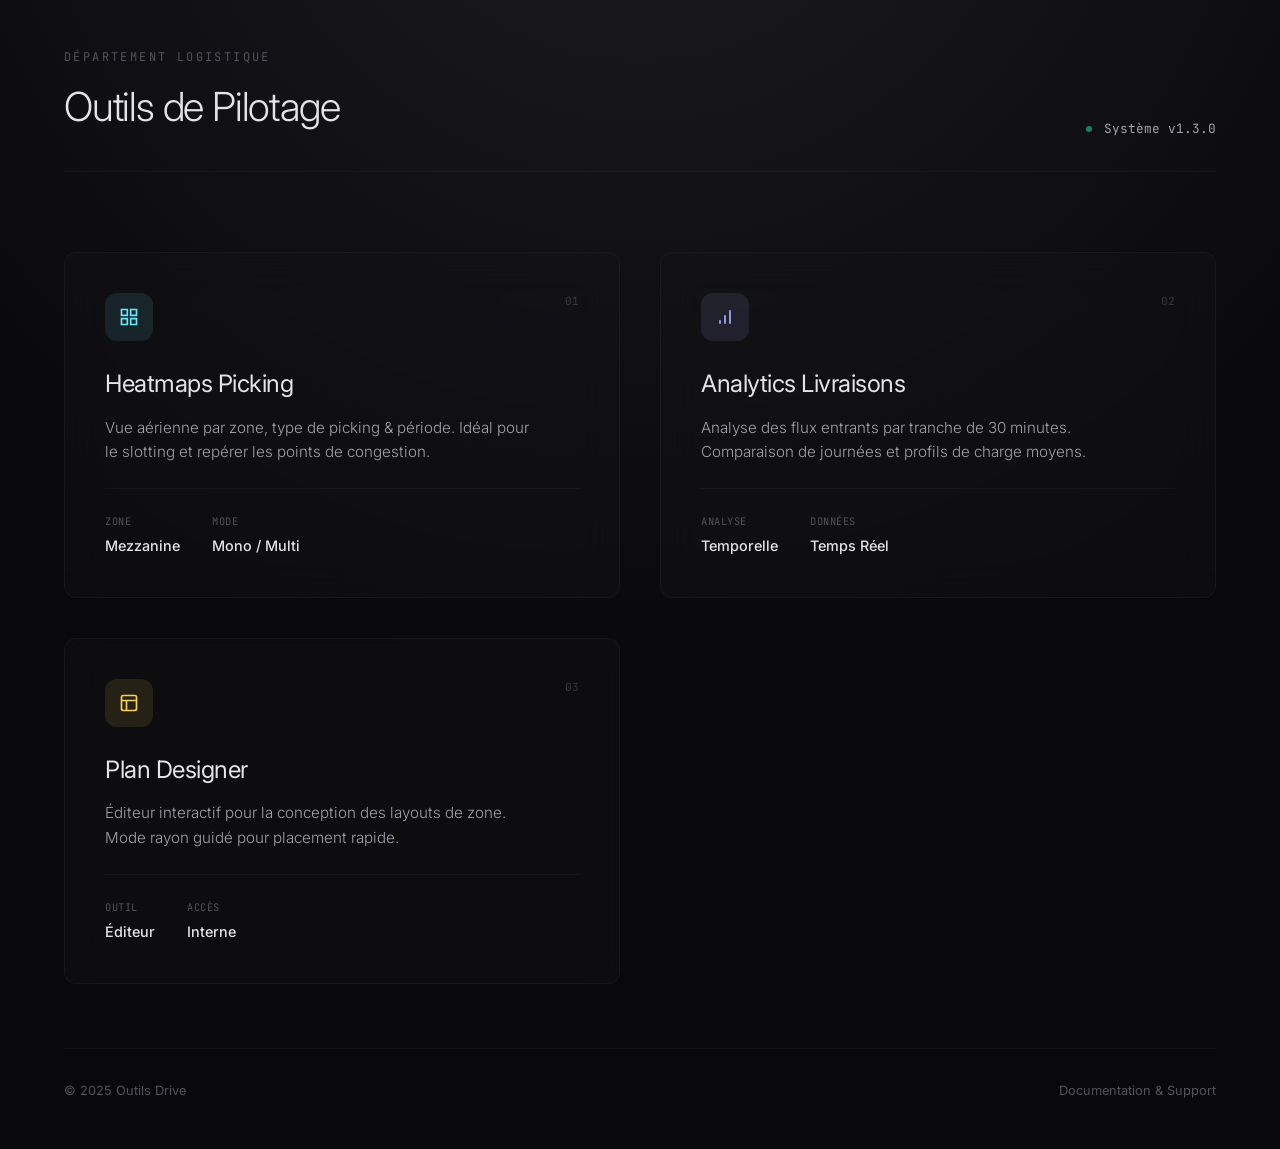
==== commit 6b254fab: "Add files via upload" ====
--- a/index.html
+++ b/index.html
@@ -1,229 +1,137 @@
 <!DOCTYPE html>
 <html lang="fr">
-<head>
-  <meta charset="UTF-8" />
-  <meta name="viewport" content="width=device-width, initial-scale=1.0" />
-  <title>Outils Drive – Visualisation & Gestion</title>
-  <link rel="stylesheet" href="css/global.css" />
-</head>
-<body>
-  <div class="background-veil"></div>
-  <div class="app-wrapper">
-    <!-- TOP BAR -->
-    <header class="top-bar">
-      <div class="brand">
-        <div class="brand-icon">
-          <svg viewBox="0 0 24 24" fill="none" stroke="currentColor" stroke-width="2">
-            <rect x="3" y="3" width="7" height="7" rx="1" />
-            <rect x="14" y="3" width="7" height="7" rx="1" />
-            <rect x="14" y="14" width="7" height="7" rx="1" />
-            <rect x="3" y="14" width="7" height="7" rx="1" />
-          </svg>
-        </div>
-        <div class="brand-text">
-          <p class="eyebrow">Suite opérationnelle</p>
-          <h1>Outils Drive</h1>
-          <p class="brand-tagline">Visualisation, analytics & pilotage</p>
-        </div>
-      </div>
-      <div class="top-actions">
-        <div class="pill">
-          <span class="status-dot"></span>
-          Production
-        </div>
-        <button class="btn ghost-btn" type="button">
-          Journal des mises à jour
-          <svg viewBox="0 0 24 24" class="btn-icon" fill="none" stroke="currentColor" stroke-width="2">
-            <path d="M5 12h14M12 5l7 7-7 7" />
-          </svg>
-        </button>
-      </div>
-    </header>
-
-    <!-- HERO -->
-    <section class="hero">
-      <div class="hero-copy">
-        <p class="eyebrow">Navigation rapide</p>
-        <h2>Des vues claires pour piloter le terrain en temps réel.</h2>
-        <p class="lead">Chaque module est conçu pour la prise de décision rapide : focus sur la lisibilité, les raccourcis utiles et des données prêtes à être exploitées.</p>
-        <div class="hero-actions">
-          <a class="btn btn-primary" href="heatmaps/">Ouvrir les outils</a>
-          <a class="btn ghost-btn" href="deliveries/">Voir les volumes livraisons</a>
-        </div>
-        <div class="hero-meta">
-          <div class="meta-block">
-            <span class="meta-label">Disponibilité</span>
-            <span class="meta-value">99.9%</span>
-          </div>
-          <div class="meta-block">
-            <span class="meta-label">Modules actifs</span>
-            <span class="meta-value">2</span>
-          </div>
-          <div class="meta-block">
-            <span class="meta-label">Dernière mise à jour</span>
-            <span class="meta-value">05 Nov 2025</span>
-          </div>
-        </div>
-      </div>
-      <div class="hero-panel">
-        <div class="panel-header">
-          <div>
-            <p class="eyebrow">Vue portfolio</p>
-            <h3>Qualité opérationnelle</h3>
-          </div>
-          <span class="chip chip-success">Stable</span>
-        </div>
-        <div class="panel-body">
-          <div class="kpi">
-            <p class="kpi-label">Temps d'accès</p>
-            <p class="kpi-value">&lt; 1.2s</p>
-            <p class="kpi-desc">Optimisé sur les parcours critiques</p>
-          </div>
-          <div class="kpi">
-            <p class="kpi-label">Clarté</p>
-            <p class="kpi-value">AA</p>
-            <p class="kpi-desc">Contraste conforme WCAG</p>
-          </div>
-          <div class="kpi">
-            <p class="kpi-label">Couverture données</p>
-            <p class="kpi-value">Échantillon</p>
-            <p class="kpi-desc">Sources en enrichissement continu</p>
-          </div>
-        </div>
-      </div>
-    </section>
-
-    <!-- MODULES -->
-    <main class="modules-container">
-      <div class="section-header">
-        <div>
-          <p class="eyebrow">Catalogue</p>
-          <h2 class="section-title">Modules disponibles</h2>
-          <p class="section-subtitle">Choisir un espace pour analyser ou ajuster les opérations</p>
-        </div>
-        <div class="filters">
-          <span class="chip">Prod</span>
-          <span class="chip chip-secondary">Interne</span>
-        </div>
-      </div>
-
-      <div class="modules-grid">
-
-        <!-- HEATMAP PICKING -->
-        <article class="module-card module-highlight">
-          <div class="card-top">
-            <div class="card-badge">
-              <span class="badge-dot"></span>
-              En production
-            </div>
-            <div class="card-icon card-icon-primary">
-              <svg viewBox="0 0 24 24" fill="none" stroke="currentColor" stroke-width="2">
-                <path d="M3 3h7v7H3zM14 3h7v7h-7zM14 14h7v7h-7zM3 14h7v7H3z" />
-              </svg>
-            </div>
-          </div>
-          <h3 class="card-title">Heatmaps picking</h3>
-          <p class="card-description">
-            Vue aérienne par zone, type de picking & période. Idéal slotting pour repérer les meubles sur-sollicités et rééquilibrer les implantations.
-          </p>
-          <ul class="card-features">
-            <li>Filtres zone, mono/multi (LAD à venir), dates</li>
-            <li>Intensité relative et stats par meuble</li>
-            <li>Données : Mezzanine (mono/multi), autres zones à venir</li>
-            <li>Données : à partir du 01/11/2025 jusqu'au 05/11/2025 (échantillon en cours de remplissage)</li>
-          </ul>
-          <div class="card-actions">
-            <a href="heatmaps/" class="btn btn-primary">
-              <svg class="btn-icon" viewBox="0 0 24 24" fill="none" stroke="currentColor" stroke-width="2">
-                <path d="M5 12h14M12 5l7 7-7 7" />
-              </svg>
-              Ouvrir la heatmap
-            </a>
-          </div>
-        </article>
-
-        <!-- DELIVERY ANALYTICS -->
-        <article class="module-card module-highlight">
-          <div class="card-top">
-            <div class="card-badge">
-              <span class="badge-dot"></span>
-              En production
-            </div>
-            <div class="card-icon card-icon-primary">
-              <svg viewBox="0 0 24 24" fill="none" stroke="currentColor" stroke-width="2">
-                <line x1="12" y1="20" x2="12" y2="10" />
-                <line x1="18" y1="20" x2="18" y2="4" />
-                <line x1="6" y1="20" x2="6" y2="16" />
-              </svg>
-            </div>
-          </div>
-          <h3 class="card-title">Analytics Livraisons</h3>
-          <p class="card-description">
-            Nombre de livraisons par tranche de 30 minutes, avec comparaison de journées et profils moyens par jour de semaine.
-          </p>
-          <ul class="card-features">
-            <li>Médiane temporelle et pics de charge</li>
-            <li>Modes single, compare et weekday</li>
-            <li>Métriques Total, Drive (Collab à venir dès que Manhattan aura bien voulu coopérer)</li>
-            <li>Données : à partir du 01/11/2025 (échantillon en cours de remplissage)</li>
-          </ul>
-          <div class="card-actions">
-            <a href="deliveries/" class="btn btn-primary">
-              <svg class="btn-icon" viewBox="0 0 24 24" fill="none" stroke="currentColor" stroke-width="2">
-                <path d="M5 12h14M12 5l7 7-7 7" />
-              </svg>
-              Ouvrir l'analytics
-            </a>
-          </div>
-        </article>
-
-        <!-- PLAN DESIGNER -->
-        <article class="module-card">
-          <div class="card-top">
-            <div class="card-badge card-badge-secondary">
-              <span class="badge-dot badge-dot-secondary"></span>
-              Interne
-            </div>
-            <div class="card-icon card-icon-secondary">
-              <svg viewBox="0 0 24 24" fill="none" stroke="currentColor" stroke-width="2">
-                <rect x="3" y="3" width="18" height="18" rx="2" />
-                <path d="M3 9h18M9 21V9" />
-              </svg>
-            </div>
-          </div>
-          <h3 class="card-title">Plan Designer</h3>
-          <p class="card-description">
-            Éditeur interactif pour créer et ajuster les layouts de zones. Mode rayon guidé pour placement rapide.
-          </p>
-          <ul class="card-features">
-            <li>Placement visuel des meubles sur grille</li>
-            <li>Génération automatique du JSON</li>
-            <li>Mode incrémentation automatique</li>
-            <li>Import/export des plans existants</li>
-          </ul>
-          <div class="card-actions">
-            <a href="plan_designer.html" class="btn ghost-btn">
-              <svg class="btn-icon" viewBox="0 0 24 24" fill="none" stroke="currentColor" stroke-width="2">
-                <path d="M12 5v14M5 12h14" />
-              </svg>
-              Accéder au designer
-            </a>
-          </div>
-        </article>
-      </div>
-    </main>
-
-    <!-- FOOTER -->
-    <footer class="site-footer">
-      <div class="footer-left">
-        <span>© 2025 Outils drive</span>
-        <span class="footer-sep">•</span>
-        <span>Version 1.3.0</span>
-      </div>
-      <div class="footer-right">
-        <span class="chip chip-ghost">Design refonte 2025</span>
-      </div>
-    </footer>
-  </div>
-</body>
-</html>
+<head>
+  <meta charset="UTF-8" />
+  <meta name="viewport" content="width=device-width, initial-scale=1.0" />
+  <title>Outils Drive – Hub Central</title>
+  
+  <!-- FONT: INTER + JETBRAINS MONO -->
+  <link rel="preconnect" href="https://fonts.googleapis.com">
+  <link rel="preconnect" href="https://fonts.gstatic.com" crossorigin>
+  <link href="https://fonts.googleapis.com/css2?family=Inter:wght@300;400;500&family=JetBrains+Mono:wght@400;500&display=swap" rel="stylesheet">
+  
+  <link rel="stylesheet" href="css/global.css" />
+</head>
+<body>
+  
+  <div class="app-view">
+    
+    <!-- HEADER -->
+    <header class="header-minimal">
+      <div class="brand-group">
+        <span class="brand-sup">Département Logistique</span>
+        <h1 class="brand-main">Outils de Pilotage</h1>
+      </div>
+      <div class="header-status">
+        <span class="status-light"></span>
+        <span>Système v1.3.0</span>
+      </div>
+    </header>
+
+    <!-- MODULES -->
+    <main class="modules-grid">
+      
+      <!-- MODULE 1: HEATMAPS (Cyan - Observation) -->
+      <a href="heatmaps/" class="module-card theme-cyan">
+        <div class="card-header">
+          <div class="module-icon">
+            <svg width="20" height="20" viewBox="0 0 24 24" fill="none" stroke="currentColor" stroke-width="2">
+              <path d="M3 3h7v7H3zM14 3h7v7h-7zM14 14h7v7h-7zM3 14h7v7H3z"/>
+            </svg>
+          </div>
+          <span class="module-code">01</span>
+        </div>
+        
+        <div class="card-content">
+          <h2 class="module-title">Heatmaps Picking</h2>
+          <p class="module-desc">
+            Vue aérienne par zone, type de picking & période. Idéal pour le slotting et repérer les points de congestion.
+          </p>
+        </div>
+
+        <div class="card-meta">
+          <div class="meta-block">
+            <span class="meta-label">Zone</span>
+            <span class="meta-value">Mezzanine</span>
+          </div>
+          <div class="meta-block">
+            <span class="meta-label">Mode</span>
+            <span class="meta-value">Mono / Multi</span>
+          </div>
+        </div>
+      </a>
+
+      <!-- MODULE 2: DELIVERIES (Indigo - Flux) -->
+      <a href="deliveries/" class="module-card theme-indigo">
+        <div class="card-header">
+          <div class="module-icon">
+            <svg width="20" height="20" viewBox="0 0 24 24" fill="none" stroke="currentColor" stroke-width="2">
+              <line x1="12" y1="20" x2="12" y2="10"/>
+              <line x1="18" y1="20" x2="18" y2="4"/>
+              <line x1="6" y1="20" x2="6" y2="16"/>
+            </svg>
+          </div>
+          <span class="module-code">02</span>
+        </div>
+        
+        <div class="card-content">
+          <h2 class="module-title">Analytics Livraisons</h2>
+          <p class="module-desc">
+            Analyse des flux entrants par tranche de 30 minutes. Comparaison de journées et profils de charge moyens.
+          </p>
+        </div>
+
+        <div class="card-meta">
+          <div class="meta-block">
+            <span class="meta-label">Analyse</span>
+            <span class="meta-value">Temporelle</span>
+          </div>
+          <div class="meta-block">
+            <span class="meta-label">Données</span>
+            <span class="meta-value">Temps Réel</span>
+          </div>
+        </div>
+      </a>
+
+      <!-- MODULE 3: PLAN DESIGNER (Ambre - Construction) -->
+      <a href="plan_designer.html" class="module-card theme-amber">
+        <div class="card-header">
+          <div class="module-icon">
+            <svg width="20" height="20" viewBox="0 0 24 24" fill="none" stroke="currentColor" stroke-width="2">
+              <rect x="3" y="3" width="18" height="18" rx="2"/>
+              <path d="M3 9h18M9 21V9"/>
+            </svg>
+          </div>
+          <span class="module-code">03</span>
+        </div>
+        
+        <div class="card-content">
+          <h2 class="module-title">Plan Designer</h2>
+          <p class="module-desc">
+            Éditeur interactif pour la conception des layouts de zone. Mode rayon guidé pour placement rapide.
+          </p>
+        </div>
+
+        <div class="card-meta">
+          <div class="meta-block">
+            <span class="meta-label">Outil</span>
+            <span class="meta-value">Éditeur</span>
+          </div>
+          <div class="meta-block">
+            <span class="meta-label">Accès</span>
+            <span class="meta-value">Interne</span>
+          </div>
+        </div>
+      </a>
+
+    </main>
+
+    <!-- FOOTER -->
+    <footer class="footer-minimal">
+      <span>© 2025 Outils Drive</span>
+      <span>Documentation & Support</span>
+    </footer>
+
+  </div>
+</body>
+</html>
--- a/css/global.css
+++ b/css/global.css
@@ -1,648 +1,245 @@
-/* ==================== VARIABLES ==================== */
-:root {
-  --color-bg-primary: #05070f;
-  --color-bg-secondary: #0a0f1d;
-  --color-bg-panel: rgba(255, 255, 255, 0.02);
-  --color-bg-card: linear-gradient(145deg, rgba(255, 255, 255, 0.03) 0%, rgba(255, 255, 255, 0.01) 100%);
-  --color-border: rgba(255, 255, 255, 0.08);
-  --color-border-strong: rgba(255, 255, 255, 0.14);
-
-  --color-text-primary: #f4f6fb;
-  --color-text-secondary: #b5c0d6;
-  --color-text-muted: #7f8aa3;
-
-  --color-accent-primary: #5fd7ff;
-  --color-accent-hover: #47bde6;
-  --color-accent-soft: rgba(95, 215, 255, 0.12);
-
-  --color-success: #3ad79c;
-  --color-warning: #f2b15c;
-  --color-danger: #f77e7e;
-
-  --font-sans: "Inter", system-ui, -apple-system, BlinkMacSystemFont, "Segoe UI", Roboto, sans-serif;
-
-  --shadow-sm: 0 10px 30px rgba(0, 0, 0, 0.25);
-  --shadow-md: 0 20px 60px rgba(0, 0, 0, 0.35);
-  --shadow-lg: 0 35px 80px rgba(0, 0, 0, 0.45);
-
-  --radius-sm: 10px;
-  --radius-md: 14px;
-  --radius-lg: 18px;
-
-  --transition-fast: 150ms cubic-bezier(0.4, 0, 0.2, 1);
-  --transition-base: 280ms cubic-bezier(0.35, 0.1, 0.25, 1);
-}
-
-/* ==================== RESET ==================== */
-* {
-  box-sizing: border-box;
-  margin: 0;
-  padding: 0;
-}
-
-body {
-  font-family: var(--font-sans);
-  background: radial-gradient(circle at 10% 20%, rgba(95, 215, 255, 0.08), transparent 25%),
-    radial-gradient(circle at 80% 10%, rgba(58, 215, 156, 0.07), transparent 28%),
-    linear-gradient(145deg, #05070f 0%, #070b16 60%, #05070f 100%);
-  color: var(--color-text-primary);
-  overflow-x: hidden;
-  min-height: 100vh;
-  line-height: 1.6;
-  position: relative;
-}
-
-.background-veil {
-  position: fixed;
-  inset: 0;
-  background: linear-gradient(115deg, rgba(255, 255, 255, 0.04) 0%, rgba(255, 255, 255, 0) 30%),
-    linear-gradient(245deg, rgba(95, 215, 255, 0.06) 0%, rgba(0, 0, 0, 0) 30%);
-  mix-blend-mode: screen;
-  opacity: 0.6;
-  pointer-events: none;
-}
-
-/* ==================== LAYOUT ==================== */
-.app-wrapper {
-  max-width: 1280px;
-  margin: 0 auto;
-  padding: 2rem 1.5rem 2.5rem;
-  display: flex;
-  flex-direction: column;
-  gap: 2rem;
-  min-height: 100vh;
-}
-
-/* ==================== TOP BAR ==================== */
-.top-bar {
-  display: flex;
-  justify-content: space-between;
-  align-items: center;
-  padding: 1.25rem 1.5rem;
-  background: var(--color-bg-panel);
-  border: 1px solid var(--color-border);
-  border-radius: var(--radius-lg);
-  box-shadow: var(--shadow-md);
-  backdrop-filter: blur(12px);
-  position: sticky;
-  top: 0.75rem;
-  z-index: 10;
-}
-
-.brand {
-  display: flex;
-  align-items: center;
-  gap: 1rem;
-}
-
-.brand-icon {
-  width: 48px;
-  height: 48px;
-  background: linear-gradient(135deg, rgba(95, 215, 255, 0.16) 0%, rgba(95, 215, 255, 0.32) 100%);
-  border-radius: 16px;
-  display: flex;
-  align-items: center;
-  justify-content: center;
-  box-shadow: 0 10px 25px rgba(95, 215, 255, 0.25);
-  border: 1px solid var(--color-border-strong);
-}
-
-.brand-icon svg {
-  width: 28px;
-  height: 28px;
-  color: var(--color-accent-primary);
-}
-
-.brand-text h1 {
-  font-size: 1.45rem;
-  font-weight: 700;
-  letter-spacing: -0.02em;
-  margin: 0;
-}
-
-.brand-tagline {
-  font-size: 0.85rem;
-  color: var(--color-text-secondary);
-  margin: 0;
-}
-
-.eyebrow {
-  font-size: 0.75rem;
-  text-transform: uppercase;
-  letter-spacing: 0.18em;
-  color: var(--color-text-muted);
-  font-weight: 700;
-  margin: 0 0 0.2rem 0;
-}
-
-.top-actions {
-  display: flex;
-  align-items: center;
-  gap: 0.75rem;
-}
-
-.pill {
-  display: inline-flex;
-  align-items: center;
-  gap: 0.5rem;
-  padding: 0.55rem 0.85rem;
-  border-radius: 999px;
-  border: 1px solid var(--color-border);
-  color: var(--color-text-secondary);
-  background: var(--color-bg-panel);
-  font-size: 0.85rem;
-}
-
-.status-dot {
-  width: 8px;
-  height: 8px;
-  border-radius: 50%;
-  background: var(--color-success);
-  box-shadow: 0 0 0 6px rgba(58, 215, 156, 0.12);
-}
-
-/* ==================== INTRO ==================== */
-.hero {
-  display: grid;
-  grid-template-columns: 1.2fr 0.9fr;
-  gap: 2rem;
-  align-items: stretch;
-  padding: 0.25rem 0.5rem;
-}
-
-.hero-copy h2 {
-  font-size: 2rem;
-  margin: 0 0 0.6rem 0;
-  letter-spacing: -0.02em;
-}
-
-.lead {
-  color: var(--color-text-secondary);
-  max-width: 640px;
-  margin: 0 0 1rem 0;
-  font-size: 1rem;
-}
-
-.hero-actions {
-  display: flex;
-  gap: 0.75rem;
-  align-items: center;
-  margin-bottom: 1.25rem;
-}
-
-.hero-meta {
-  display: grid;
-  grid-template-columns: repeat(auto-fit, minmax(140px, 1fr));
-  gap: 0.9rem;
-}
-
-.meta-block {
-  padding: 0.85rem 1rem;
-  border: 1px solid var(--color-border);
-  border-radius: var(--radius-md);
-  background: var(--color-bg-panel);
-  box-shadow: var(--shadow-sm);
-}
-
-.meta-label {
-  display: block;
-  font-size: 0.8rem;
-  color: var(--color-text-muted);
-  margin-bottom: 0.2rem;
-}
-
-.meta-value {
-  font-weight: 700;
-  font-size: 1.05rem;
-}
-
-.hero-panel {
-  border: 1px solid var(--color-border-strong);
-  border-radius: var(--radius-lg);
-  padding: 1.25rem;
-  background: var(--color-bg-card);
-  box-shadow: var(--shadow-md);
-  backdrop-filter: blur(10px);
-}
-
-.panel-header {
-  display: flex;
-  justify-content: space-between;
-  align-items: center;
-  margin-bottom: 1rem;
-}
-
-.panel-header h3 {
-  margin: 0;
-}
-
-.panel-body {
-  display: grid;
-  grid-template-columns: repeat(auto-fit, minmax(160px, 1fr));
-  gap: 0.75rem;
-}
-
-.kpi {
-  padding: 0.8rem 0.9rem;
-  border: 1px solid var(--color-border);
-  border-radius: var(--radius-md);
-  background: var(--color-bg-panel);
-}
-
-.kpi-label {
-  color: var(--color-text-muted);
-  font-size: 0.8rem;
-  margin: 0 0 0.2rem 0;
-}
-
-.kpi-value {
-  margin: 0;
-  font-weight: 700;
-  font-size: 1.1rem;
-}
-
-.kpi-desc {
-  margin: 0.2rem 0 0 0;
-  color: var(--color-text-secondary);
-  font-size: 0.85rem;
-}
-
-/* ==================== MODULES ==================== */
-.modules-container {
-  display: flex;
-  flex-direction: column;
-  gap: 1.5rem;
-}
-
-.section-header {
-  display: flex;
-  justify-content: space-between;
-  align-items: flex-end;
-  gap: 1rem;
-  flex-wrap: wrap;
-}
-
-.section-title {
-  font-size: 1.6rem;
-  font-weight: 700;
-  letter-spacing: -0.02em;
-  margin: 0;
-}
-
-.section-subtitle {
-  font-size: 0.95rem;
-  color: var(--color-text-secondary);
-  margin: 0;
-}
-
-.modules-grid {
-  display: grid;
-  grid-template-columns: repeat(auto-fill, minmax(360px, 1fr));
-  gap: 1.5rem;
-}
-
-/* ==================== MODULE CARD ==================== */
-.module-card {
-  background: var(--color-bg-card);
-  border: 1px solid var(--color-border);
-  border-radius: var(--radius-lg);
-  padding: 1.5rem;
-  display: flex;
-  flex-direction: column;
-  gap: 1rem;
-  transition: all var(--transition-base);
-  box-shadow: var(--shadow-sm);
-  position: relative;
-  overflow: hidden;
-}
-
-.module-card:hover:not(.module-disabled) {
-  transform: translateY(-6px);
-  box-shadow: var(--shadow-lg);
-  border-color: var(--color-border-strong);
-}
-
-.card-top {
-  display: flex;
-  justify-content: space-between;
-  align-items: center;
-}
-
-.module-highlight {
-  border-color: var(--color-border-strong);
-  background: linear-gradient(145deg, rgba(95, 215, 255, 0.08) 0%, rgba(255, 255, 255, 0.02) 50%, rgba(255, 255, 255, 0.01) 100%);
-}
-
-.module-disabled {
-  opacity: 0.65;
-  cursor: not-allowed;
-}
-
-/* BADGE */
-.card-badge {
-  display: inline-flex;
-  align-items: center;
-  gap: 0.4rem;
-  padding: 0.45rem 0.85rem;
-  background: rgba(58, 215, 156, 0.12);
-  border: 1px solid rgba(58, 215, 156, 0.4);
-  border-radius: 999px;
-  font-size: 0.75rem;
-  font-weight: 600;
-  color: var(--color-success);
-  letter-spacing: 0.05em;
-  width: fit-content;
-}
-
-.card-badge-secondary {
-  background: rgba(181, 192, 214, 0.12);
-  border-color: rgba(181, 192, 214, 0.3);
-  color: var(--color-text-secondary);
-}
-
-.card-badge-warning {
-  background: rgba(245, 158, 11, 0.12);
-  border-color: rgba(245, 158, 11, 0.3);
-  color: var(--color-warning);
-}
-
-.badge-dot {
-  width: 6px;
-  height: 6px;
-  border-radius: 50%;
-  background: var(--color-success);
-  animation: pulse 2.4s cubic-bezier(0.4, 0, 0.6, 1) infinite;
-}
-
-.badge-dot-secondary {
-  background: var(--color-text-secondary);
-  animation: none;
-}
-
-.badge-dot-warning {
-  background: var(--color-warning);
-  animation: none;
-}
-
-@keyframes pulse {
-  0%, 100% {
-    opacity: 1;
-  }
-  50% {
-    opacity: 0.5;
-  }
-}
-
-/* ICON */
-.card-icon {
-  width: 48px;
-  height: 48px;
-  background: var(--color-bg-panel);
-  border: 1px solid var(--color-border);
-  border-radius: var(--radius-md);
-  display: flex;
-  align-items: center;
-  justify-content: center;
-  box-shadow: var(--shadow-sm);
-}
-
-.card-icon svg {
-  width: 24px;
-  height: 24px;
-  color: var(--color-accent-primary);
-}
-
-.card-icon-primary {
-  background: linear-gradient(140deg, rgba(95, 215, 255, 0.16) 0%, rgba(95, 215, 255, 0.06) 100%);
-  border-color: rgba(95, 215, 255, 0.35);
-}
-
-.card-icon-secondary {
-  background: var(--color-bg-panel);
-  border-color: var(--color-border);
-}
-
-.card-icon-secondary svg {
-  color: var(--color-text-secondary);
-}
-
-.card-icon-disabled svg {
-  color: var(--color-text-muted);
+/* ==================== ETHEREAL LOGISTICS THEME ==================== */
+:root {
+  /* BACKGROUNDS: Profondeur Mate & Minérale */
+  --bg-void: #09090b;       /* Anthracite très profond, pas noir pur */
+  --bg-soft: #101012;       /* Un ton au-dessus pour la texture */
+  --bg-card: rgba(20, 20, 23, 0.4); /* Transparence sophistiquée */
+  
+  /* TEXTE: Hiérarchie Calme */
+  --txt-primary: #e4e4e7;   /* Blanc cassé (Zinc 200) - Reposant */
+  --txt-secondary: #a1a1aa; /* Gris moyen (Zinc 400) */
+  --txt-mute: #52525b;      /* Gris foncé (Zinc 600) */
+
+  /* BORDERS: Finesse Extrême */
+  --border-faint: rgba(255, 255, 255, 0.04);
+  --border-subtle: rgba(255, 255, 255, 0.08);
+  
+  /* ACCENTS: Désaturés & Élégants (Pas de néon) */
+  /* Cyan Glaciaire */
+  --accent-cyan: #67e8f9;
+  --accent-cyan-dim: rgba(103, 232, 249, 0.1);
+  
+  /* Indigo Fumée */
+  --accent-indigo: #a5b4fc;
+  --accent-indigo-dim: rgba(165, 180, 252, 0.1);
+  
+  /* Ambre Pâle */
+  --accent-amber: #fcd34d;
+  --accent-amber-dim: rgba(252, 211, 77, 0.1);
+
+  /* UI */
+  --radius-panel: 12px;
+  --shadow-ambient: 0 20px 40px -10px rgba(0,0,0,0.5);
+  --blur-glass: 20px;
+  
+  /* FONTS */
+  --font-sans: 'Inter', system-ui, -apple-system, sans-serif;
+  --font-mono: 'JetBrains Mono', monospace;
+}
+
+/* ==================== BASE ==================== */
+* { box-sizing: border-box; margin: 0; padding: 0; }
+
+body {
+  background-color: var(--bg-void);
+  /* Gradient subtil pour éviter l'effet "plat" */
+  background-image: radial-gradient(circle at 50% -20%, #1c1c22 0%, var(--bg-void) 60%);
+  color: var(--txt-primary);
+  font-family: var(--font-sans);
+  line-height: 1.6;
+  min-height: 100vh;
+  font-size: 15px;
+  -webkit-font-smoothing: antialiased;
+}
+
+/* ==================== LAYOUT FULL SCREEN ==================== */
+.app-view {
+  max-width: 1600px;
+  margin: 0 auto;
+  padding: 3rem 4rem;
+  min-height: 100vh;
+  display: flex;
+  flex-direction: column;
+}
+
+/* ==================== HEADER POÉTIQUE ==================== */
+.header-minimal {
+  display: flex;
+  justify-content: space-between;
+  align-items: flex-end;
+  margin-bottom: 5rem;
+  border-bottom: 1px solid var(--border-faint);
+  padding-bottom: 2rem;
+}
+
+.brand-group {
+  display: flex;
+  flex-direction: column;
+  gap: 0.5rem;
+}
+
+.brand-sup {
+  font-family: var(--font-mono);
+  font-size: 0.75rem;
+  color: var(--txt-mute);
+  letter-spacing: 0.2em;
+  text-transform: uppercase;
+}
+
+.brand-main {
+  font-size: 2.5rem;
+  font-weight: 300; /* Fin et élégant */
+  letter-spacing: -0.03em;
+  color: var(--txt-primary);
+}
+
+.header-status {
+  display: flex;
+  align-items: center;
+  gap: 0.75rem;
+  font-family: var(--font-mono);
+  font-size: 0.8rem;
+  color: var(--txt-secondary);
+}
+
+.status-light {
+  width: 6px; height: 6px;
+  background: #10b981; /* Vert émeraude doux */
+  border-radius: 50%;
+  opacity: 0.7;
+}
+
+/* ==================== MODULES GRID ==================== */
+.modules-grid {
+  display: grid;
+  grid-template-columns: repeat(auto-fill, minmax(400px, 1fr));
+  gap: 2.5rem;
+  flex: 1;
+}
+
+/* ==================== CARD: L'ÉQUILIBRE ==================== */
+.module-card {
+  position: relative;
+  background: var(--bg-card);
+  border: 1px solid var(--border-faint);
+  border-radius: var(--radius-panel);
+  padding: 2.5rem;
+  display: flex;
+  flex-direction: column;
+  gap: 1.5rem;
+  text-decoration: none;
+  transition: all 0.5s cubic-bezier(0.2, 0.8, 0.2, 1);
+  overflow: hidden;
+  backdrop-filter: blur(var(--blur-glass));
+}
+
+/* Transition douce au survol */
+.module-card:hover {
+  border-color: var(--border-subtle);
+  background: rgba(255, 255, 255, 0.02);
+  transform: translateY(-4px);
+  box-shadow: var(--shadow-ambient);
+}
+
+/* HEADER CARD */
+.card-header {
+  display: flex;
+  justify-content: space-between;
+  align-items: flex-start;
+}
+
+.module-icon {
+  width: 48px; height: 48px;
+  display: flex; align-items: center; justify-content: center;
+  border-radius: 12px;
+  background: var(--accent-bg);
+  color: var(--accent-color);
+  transition: all 0.4s ease;
+}
+
+.module-card:hover .module-icon {
+  background: var(--accent-color);
+  color: #09090b; /* Contraste fort sur fond clair */
+}
+
+.module-code {
+  font-family: var(--font-mono);
+  font-size: 0.7rem;
+  color: var(--txt-mute);
+  opacity: 0.6;
 }
 
 /* CONTENT */
-.card-title {
-  font-size: 1.2rem;
-  font-weight: 600;
-  margin: 0;
-  color: var(--color-text-primary);
-}
-
-.card-description {
-  font-size: 0.95rem;
-  color: var(--color-text-secondary);
-  margin: 0;
-  line-height: 1.5;
-}
-
-.card-features {
-  list-style: none;
-  padding: 0;
-  margin: 0;
-  display: flex;
-  flex-direction: column;
-  gap: 0.5rem;
-}
-
-.card-features li {
-  font-size: 0.9rem;
-  color: var(--color-text-secondary);
-  padding-left: 1.5rem;
-  position: relative;
-}
-
-.card-features li::before {
-  content: "→";
-  position: absolute;
-  left: 0;
-  color: var(--color-accent-primary);
-  font-weight: 600;
-}
-
-.module-disabled .card-features li::before {
-  color: var(--color-text-muted);
-}
-
-/* ACTIONS */
-.card-actions {
+.card-content {
+  flex: 1;
+  display: flex;
+  flex-direction: column;
+  gap: 0.75rem;
+}
+
+.module-title {
+  font-size: 1.5rem;
+  font-weight: 400;
+  color: var(--txt-primary);
+  letter-spacing: -0.02em;
+}
+
+.module-desc {
+  font-size: 0.95rem;
+  color: var(--txt-secondary);
+  font-weight: 300;
+  line-height: 1.6;
+  max-width: 90%;
+}
+
+/* META DATA (Clean & Aligned) */
+.card-meta {
+  display: flex;
+  gap: 2rem;
+  padding-top: 1.5rem;
   margin-top: auto;
-  display: flex;
-  gap: 0.75rem;
-}
-
-/* ==================== BUTTONS ==================== */
-.btn {
-  display: inline-flex;
-  align-items: center;
-  justify-content: center;
-  gap: 0.5rem;
-  padding: 0.65rem 1.25rem;
-  border-radius: 999px;
-  border: 1px solid transparent;
-  font-size: 0.9rem;
-  font-weight: 600;
-  text-decoration: none;
-  cursor: pointer;
-  transition: all var(--transition-fast);
-  outline: none;
-  white-space: nowrap;
-}
-
-.btn-icon {
-  width: 16px;
-  height: 16px;
-}
-
-.btn-primary {
-  background: var(--color-accent-primary);
-  color: #0a0e1a;
-}
-
-.btn-primary:hover {
-  background: var(--color-accent-hover);
-  transform: translateY(-1px);
-  box-shadow: 0 4px 12px rgba(6, 182, 212, 0.4);
-}
-
-.btn-secondary {
-  background: var(--color-bg-panel);
-  border-color: var(--color-border);
-  color: var(--color-text-primary);
-}
-
-.btn-secondary:hover:not(:disabled) {
-  background: var(--color-bg-secondary);
-  border-color: var(--color-border-strong);
-}
-
-.btn-secondary:disabled {
-  opacity: 0.5;
-  cursor: not-allowed;
-}
-
-.ghost-btn {
-  background: transparent;
-  color: var(--color-text-primary);
-  border-color: var(--color-border);
-  padding-inline: 1.1rem;
-}
-
-.ghost-btn:hover {
-  border-color: var(--color-border-strong);
-  background: rgba(255, 255, 255, 0.04);
-}
-
-.filters {
-  display: flex;
-  gap: 0.5rem;
-}
-
-.chip {
-  display: inline-flex;
-  align-items: center;
-  padding: 0.4rem 0.75rem;
-  border-radius: 999px;
-  border: 1px solid var(--color-border);
-  color: var(--color-text-secondary);
-  background: var(--color-bg-panel);
-  font-size: 0.85rem;
-}
-
-.chip-secondary {
-  border-color: rgba(181, 192, 214, 0.35);
-  background: rgba(181, 192, 214, 0.08);
-}
-
-.chip-success {
-  border-color: rgba(58, 215, 156, 0.35);
-  background: rgba(58, 215, 156, 0.1);
-  color: var(--color-success);
-}
-
-.chip-ghost {
-  background: transparent;
-  border-color: var(--color-border);
-}
+  border-top: 1px solid var(--border-faint);
+}
+
+.meta-block {
+  display: flex;
+  flex-direction: column;
+  gap: 0.25rem;
+}
+
+.meta-label {
+  font-family: var(--font-mono);
+  font-size: 0.65rem;
+  color: var(--txt-mute);
+  text-transform: uppercase;
+  letter-spacing: 0.05em;
+}
+
+.meta-value {
+  font-size: 0.9rem;
+  color: var(--txt-primary);
+  font-weight: 500;
+}
+
+/* THEMES (Couleurs subtiles) */
+.theme-cyan { --accent-color: var(--accent-cyan); --accent-bg: var(--accent-cyan-dim); }
+.theme-indigo { --accent-color: var(--accent-indigo); --accent-bg: var(--accent-indigo-dim); }
+.theme-amber { --accent-color: var(--accent-amber); --accent-bg: var(--accent-amber-dim); }
 
 /* ==================== FOOTER ==================== */
-.site-footer {
-  margin-top: auto;
-  padding: 1.5rem 0.5rem 0;
-  border-top: 1px solid var(--color-border);
-  display: flex;
-  align-items: center;
-  justify-content: space-between;
-  gap: 0.75rem;
-  font-size: 0.85rem;
-  color: var(--color-text-muted);
-}
-
-.footer-sep {
-  opacity: 0.5;
-}
-
-/* ==================== RESPONSIVE ==================== */
-@media (max-width: 1024px) {
-  .hero {
-    grid-template-columns: 1fr;
-  }
-}
-
-@media (max-width: 768px) {
-  .app-wrapper {
-    padding: 1rem;
-    gap: 1.5rem;
-  }
-
-  .top-bar {
-    flex-direction: column;
-    align-items: flex-start;
-    gap: 0.75rem;
-    padding: 1rem;
-    position: static;
-  }
-
-  .top-actions {
-    width: 100%;
-    justify-content: flex-start;
-    flex-wrap: wrap;
-  }
-
-  .modules-grid {
-    grid-template-columns: 1fr;
-  }
-
-  .section-title {
-    font-size: 1.25rem;
-  }
-}
-
-@media (max-width: 480px) {
-  .brand-icon {
-    width: 40px;
-    height: 40px;
-  }
-  
-  .brand-icon svg {
-    width: 24px;
-    height: 24px;
-  }
-  
-  .brand-text h1 {
-    font-size: 1.15rem;
-  }
-  
-  .brand-tagline {
-    font-size: 0.75rem;
-  }
-}
+.footer-minimal {
+  margin-top: 4rem;
+  padding-top: 2rem;
+  border-top: 1px solid var(--border-faint);
+  display: flex;
+  justify-content: space-between;
+  font-size: 0.8rem;
+  color: var(--txt-mute);
+}
+
+/* RESPONSIVE */
+@media (max-width: 768px) {
+  .app-view { padding: 2rem 1.5rem; }
+  .header-minimal { flex-direction: column; align-items: flex-start; gap: 1.5rem; }
+  .modules-grid { gap: 1.5rem; }
+}
